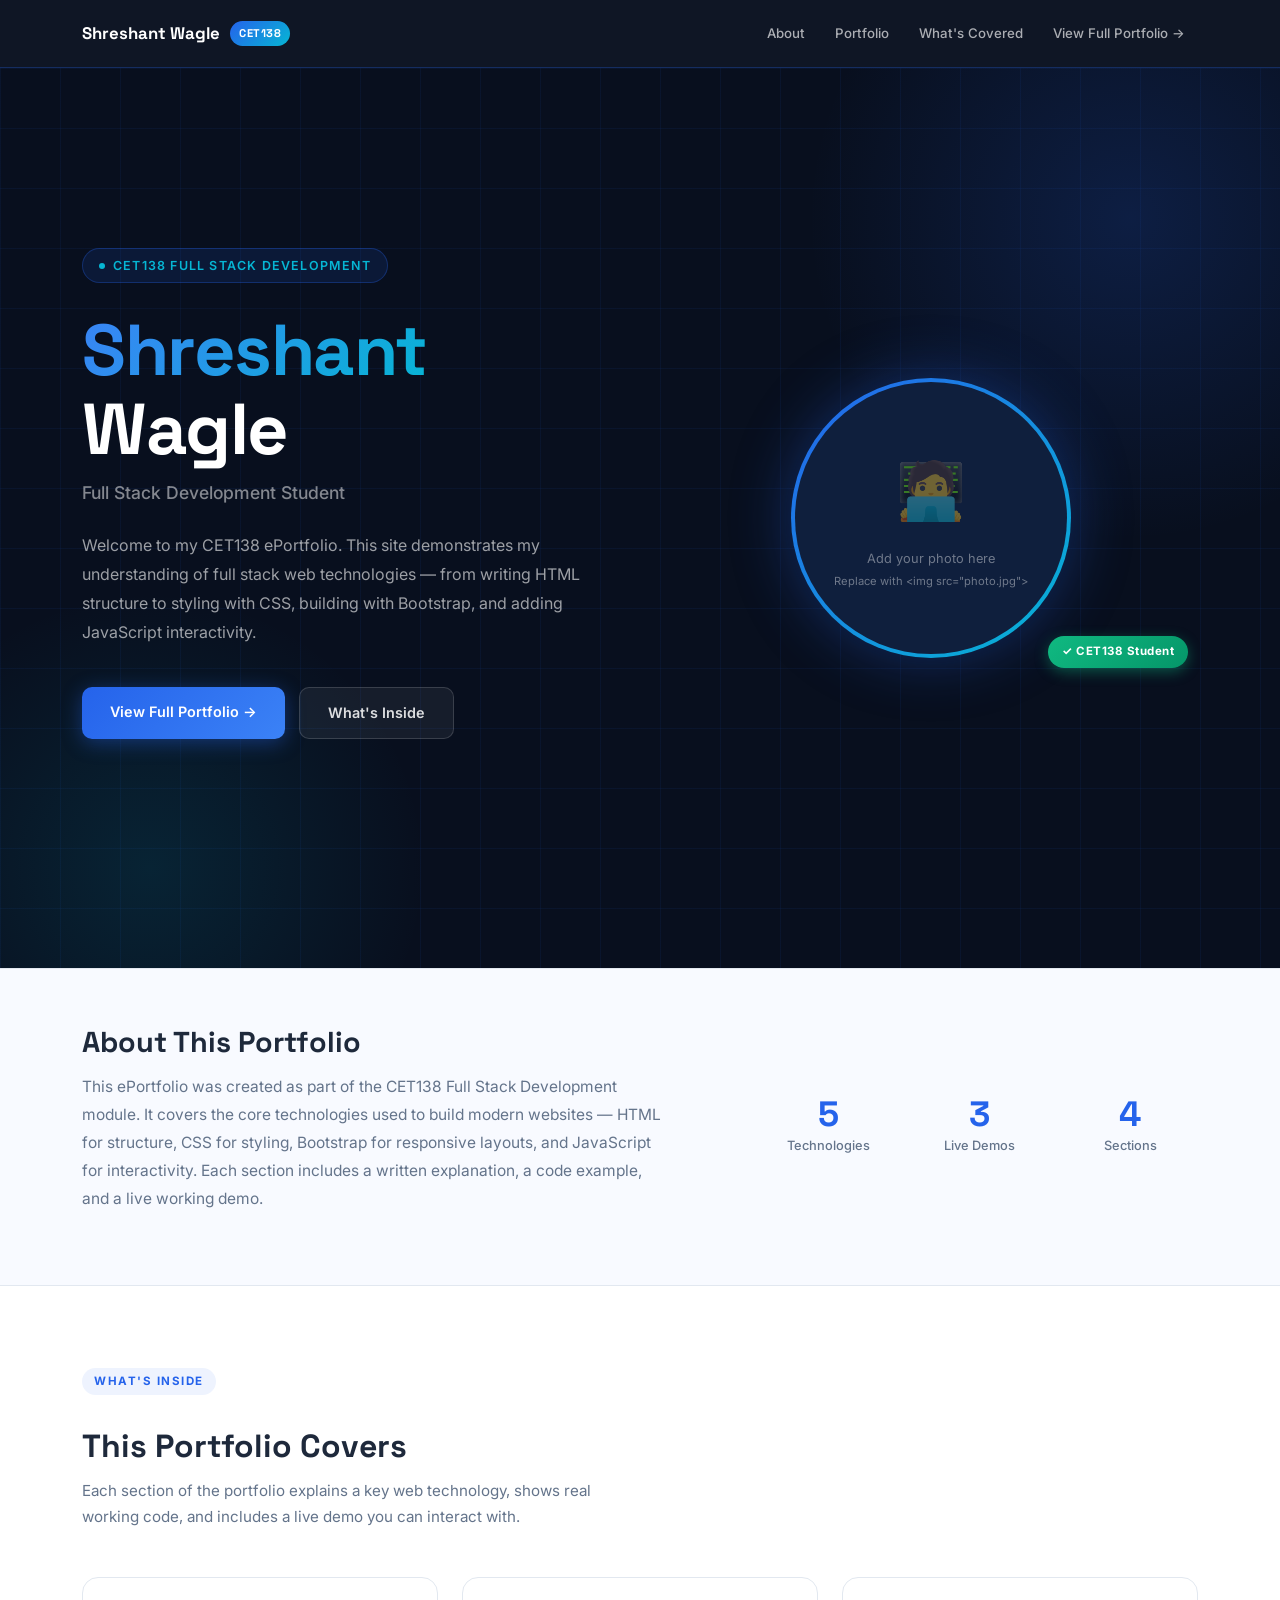
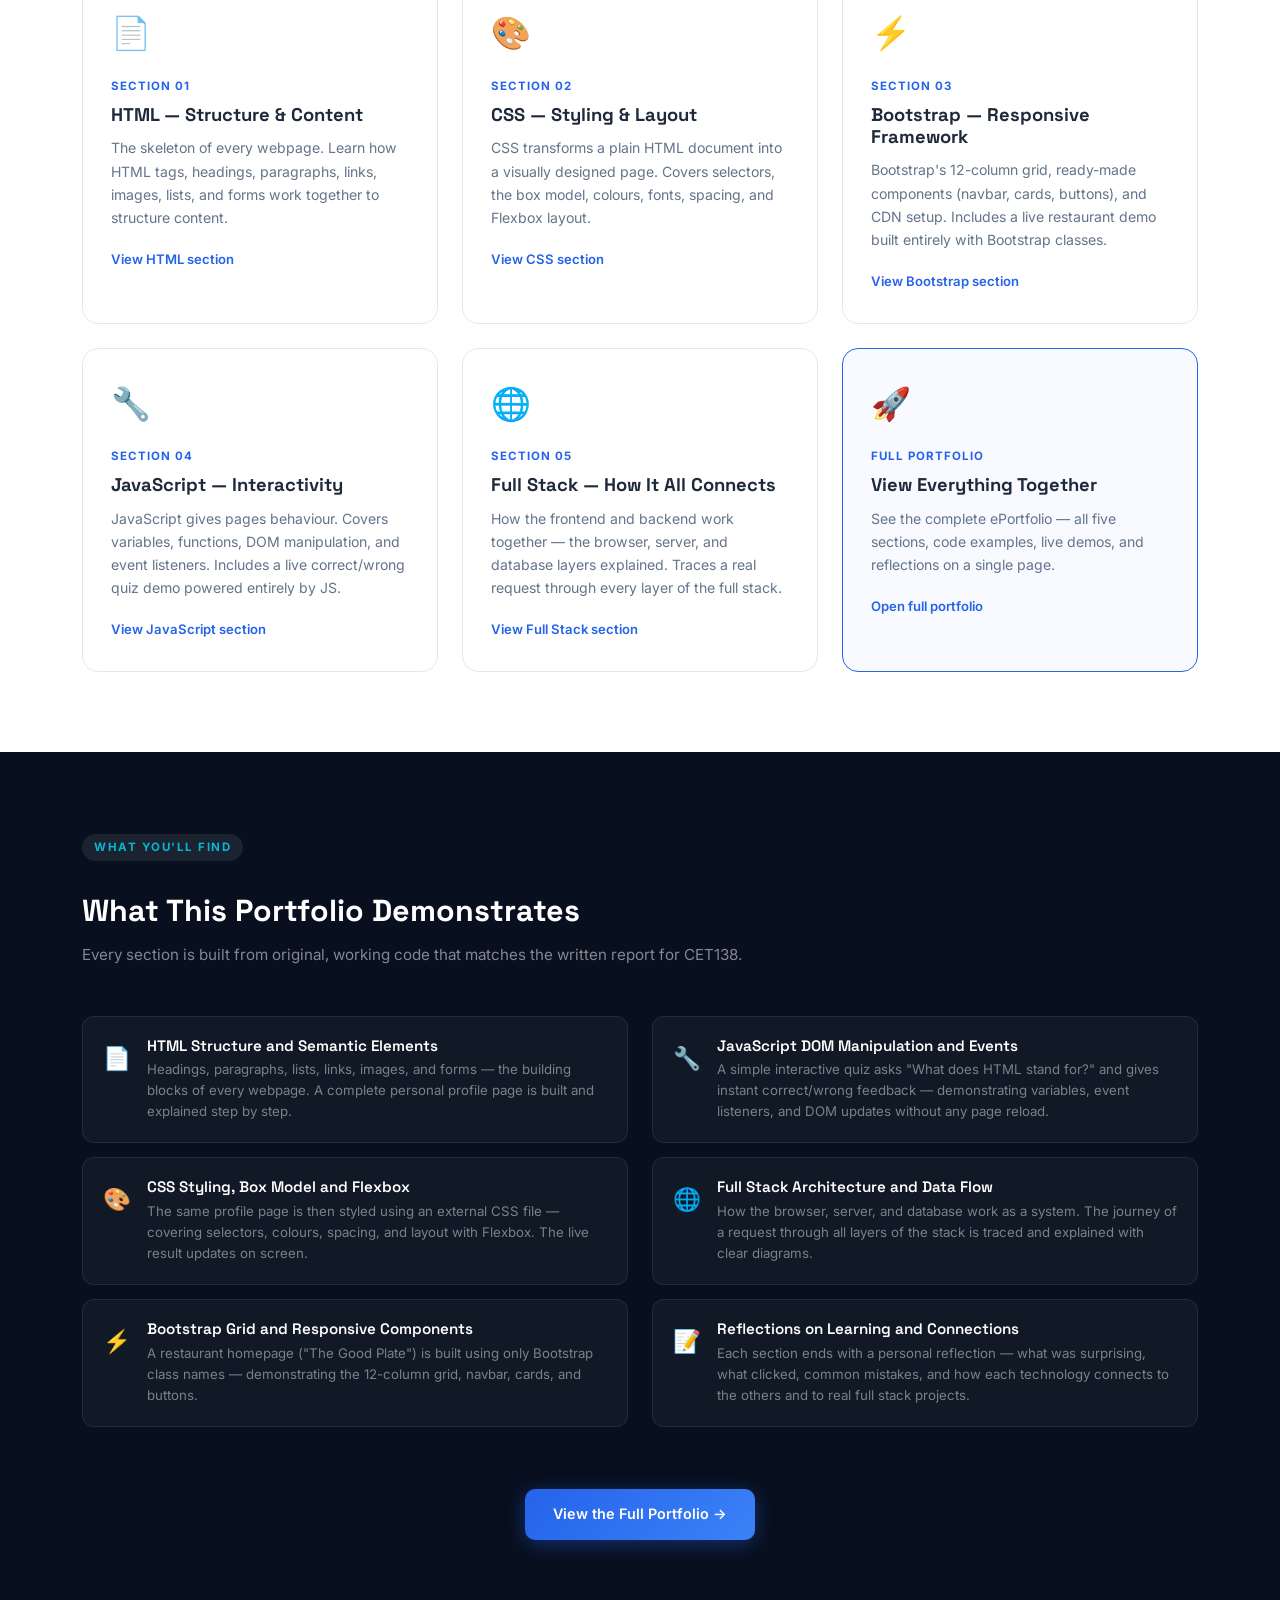
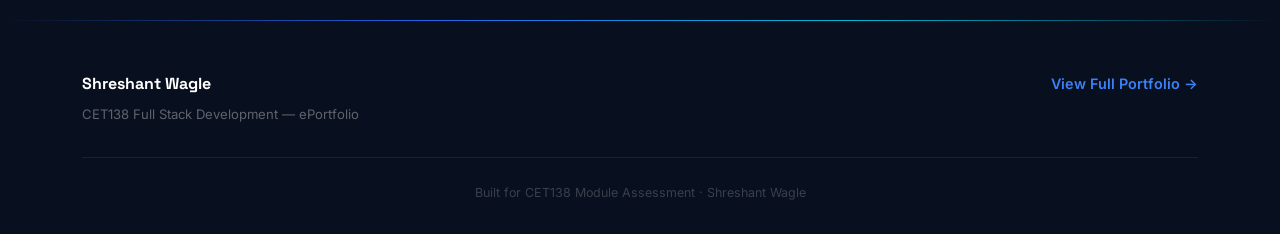
==== index.html @ d12d7389 "update" ====
<!DOCTYPE html>
<html lang="en">

<head>
    <meta charset="UTF-8">
    <meta name="viewport" content="width=device-width, initial-scale=1.0">
    <title>Shreshant Wagle — CET138 Portfolio</title>
    <link
        href="https://fonts.googleapis.com/css2?family=Space+Grotesk:wght@400;500;600;700&family=Inter:wght@400;500;600&display=swap"
        rel="stylesheet">
    <link href="https://cdn.jsdelivr.net/npm/bootstrap@5.3.0/dist/css/bootstrap.min.css" rel="stylesheet">
    <link rel="stylesheet" href="./CSS/index.css">
</head>

<body>

    <!-- NAVBAR -->
    <nav class="navbar navbar-expand-lg">
        <div class="container">
            <a class="navbar-brand" href="index.html">
                Shreshant Wagle <span class="brand-badge">CET138</span>
            </a>
            <button class="navbar-toggler" type="button" data-bs-toggle="collapse" data-bs-target="#nav">
                <span class="navbar-toggler-icon"></span>
            </button>
            <div class="collapse navbar-collapse" id="nav">
                <ul class="navbar-nav ms-auto gap-1">
                    <li class="nav-item"><a class="nav-link" href="#about">About</a></li>
                    <li class="nav-item"><a class="nav-link" href="#portfolio">Portfolio</a></li>
                    <li class="nav-item"><a class="nav-link" href="#covers">What's Covered</a></li>
                    <li class="nav-item"><a class="nav-link active-nav" href="./HTML/Portfolio.html">View Full Portfolio
                            →</a></li>
                </ul>
            </div>
        </div>
    </nav>

    <!-- HERO -->
    <section class="hero">
        <div class="hero-grid"></div>
        <div class="hero-glow1"></div>
        <div class="hero-glow2"></div>
        <div class="container">
            <div class="row align-items-center g-5">
                <div class="col-lg-6 hero-content">
                    <div class="hero-eyebrow">CET138 Full Stack Development</div>
                    <h1><span class="grad">Shreshant</span><br>Wagle</h1>
                    <div class="hero-role">Full Stack Development Student</div>
                    <p class="hero-desc">
                        Welcome to my CET138 ePortfolio. This site demonstrates my understanding of full stack web
                        technologies — from writing HTML structure to styling with CSS, building with Bootstrap, and
                        adding JavaScript interactivity.
                    </p>
                    <div class="hero-btns">
                        <a href="./HTML/Portfolio.html" class="btn-primary-hero">View Full Portfolio →</a>
                        <a href="#portfolio" class="btn-ghost-hero">What's Inside</a>
                    </div>
                </div>
                <div class="col-lg-6">
                    <div class="photo-wrap fade-up">
                        <div class="photo-ring">
                            <div class="photo-inner">
                                <!--
                TO ADD YOUR PHOTO:
                Replace the placeholder below with:
                <img src="your-photo.jpg" alt="Shreshant Wagle">
              -->
                                <div class="photo-placeholder">
                                    <div class="icon">🧑‍💻</div>
                                    <div>Add your photo here<br><small>Replace with &lt;img src="photo.jpg"&gt;</small>
                                    </div>
                                </div>
                            </div>
                        </div>
                        <div class="photo-badge">✓ CET138 Student</div>
                    </div>
                </div>
            </div>
        </div>
    </section>

    <!-- ABOUT STRIP -->
    <section class="about-strip" id="about">
        <div class="container">
            <div class="row align-items-center g-5">
                <div class="col-lg-7 fade-up">
                    <h2>About This Portfolio</h2>
                    <p>
                        This ePortfolio was created as part of the CET138 Full Stack Development module. It covers the
                        core technologies used to build modern websites — HTML for structure, CSS for styling, Bootstrap
                        for responsive layouts, and JavaScript for interactivity. Each section includes a written
                        explanation, a code example, and a live working demo.
                    </p>
                </div>
                <div class="col-lg-5">
                    <div class="row g-3 text-center fade-up">
                        <div class="col-4">
                            <div class="stat-box">
                                <div class="stat-num">5</div>
                                <div class="stat-label">Technologies</div>
                            </div>
                        </div>
                        <div class="col-4">
                            <div class="stat-box">
                                <div class="stat-num">3</div>
                                <div class="stat-label">Live Demos</div>
                            </div>
                        </div>
                        <div class="col-4">
                            <div class="stat-box">
                                <div class="stat-num">4</div>
                                <div class="stat-label">Sections</div>
                            </div>
                        </div>
                    </div>
                </div>
            </div>
        </div>
    </section>

    <!-- PORTFOLIO SECTIONS -->
    <section class="sections-area" id="portfolio">
        <div class="container">
            <div class="fade-up">
                <div class="section-label">What's Inside</div>
                <h2 class="sections-title">This Portfolio Covers</h2>
                <p class="sections-sub">Each section of the portfolio explains a key web technology, shows real working
                    code, and includes a live demo you can interact with.</p>
            </div>
            <div class="row g-4">

                <div class="col-md-6 col-lg-4 fade-up">
                    <a href="./HTML/Portfolio.html#html" class="port-card">
                        <div class="port-card-icon">📄</div>
                        <div class="port-card-eyebrow">Section 01</div>
                        <h3>HTML — Structure &amp; Content</h3>
                        <p>The skeleton of every webpage. Learn how HTML tags, headings, paragraphs, links, images,
                            lists, and forms work together to structure content.</p>
                        <span class="port-card-link">View HTML section</span>
                    </a>
                </div>

                <div class="col-md-6 col-lg-4 fade-up">
                    <a href="./HTML/Portfolio.html#css" class="port-card">
                        <div class="port-card-icon">🎨</div>
                        <div class="port-card-eyebrow">Section 02</div>
                        <h3>CSS — Styling &amp; Layout</h3>
                        <p>CSS transforms a plain HTML document into a visually designed page. Covers selectors, the box
                            model, colours, fonts, spacing, and Flexbox layout.</p>
                        <span class="port-card-link">View CSS section</span>
                    </a>
                </div>

                <div class="col-md-6 col-lg-4 fade-up">
                    <a href="./HTML/Portfolio.html#bootstrap" class="port-card">
                        <div class="port-card-icon">⚡</div>
                        <div class="port-card-eyebrow">Section 03</div>
                        <h3>Bootstrap — Responsive Framework</h3>
                        <p>Bootstrap's 12-column grid, ready-made components (navbar, cards, buttons), and CDN setup.
                            Includes a live restaurant demo built entirely with Bootstrap classes.</p>
                        <span class="port-card-link">View Bootstrap section</span>
                    </a>
                </div>

                <div class="col-md-6 col-lg-4 fade-up">
                    <a href="./HTML/Portfolio.html#javascript" class="port-card">
                        <div class="port-card-icon">🔧</div>
                        <div class="port-card-eyebrow">Section 04</div>
                        <h3>JavaScript — Interactivity</h3>
                        <p>JavaScript gives pages behaviour. Covers variables, functions, DOM manipulation, and event
                            listeners. Includes a live correct/wrong quiz demo powered entirely by JS.</p>
                        <span class="port-card-link">View JavaScript section</span>
                    </a>
                </div>

                <div class="col-md-6 col-lg-4 fade-up">
                    <a href="./HTML/Portfolio.html#fullstack" class="port-card">
                        <div class="port-card-icon">🌐</div>
                        <div class="port-card-eyebrow">Section 05</div>
                        <h3>Full Stack — How It All Connects</h3>
                        <p>How the frontend and backend work together — the browser, server, and database layers
                            explained. Traces a real request through every layer of the full stack.</p>
                        <span class="port-card-link">View Full Stack section</span>
                    </a>
                </div>

                <div class="col-md-6 col-lg-4 fade-up">
                    <a href="./HTML/Portfolio.html" class="port-card port-card-featured">
                        <div class="port-card-icon">🚀</div>
                        <div class="port-card-eyebrow">Full Portfolio</div>
                        <h3>View Everything Together</h3>
                        <p>See the complete ePortfolio — all five sections, code examples, live demos, and reflections
                            on a single page.</p>
                        <span class="port-card-link">Open full portfolio</span>
                    </a>
                </div>

            </div>
        </div>
    </section>

    <!-- WHAT THIS PORTFOLIO COVERS -->
    <section class="covers-area" id="covers">
        <div class="container">
            <div class="fade-up">
                <div class="section-label covers-label">What You'll Find</div>
                <h2 class="covers-title">What This Portfolio Demonstrates</h2>
                <p class="covers-sub">Every section is built from original, working code that matches the written report
                    for CET138.</p>
            </div>
            <div class="row g-4">
                <div class="col-lg-6">
                    <div class="cover-item fade-up">
                        <div class="cover-icon">📄</div>
                        <div class="cover-text">
                            <h5>HTML Structure and Semantic Elements</h5>
                            <p>Headings, paragraphs, lists, links, images, and forms — the building blocks of every
                                webpage. A complete personal profile page is built and explained step by step.</p>
                        </div>
                    </div>
                    <div class="cover-item fade-up">
                        <div class="cover-icon">🎨</div>
                        <div class="cover-text">
                            <h5>CSS Styling, Box Model and Flexbox</h5>
                            <p>The same profile page is then styled using an external CSS file — covering selectors,
                                colours, spacing, and layout with Flexbox. The live result updates on screen.</p>
                        </div>
                    </div>
                    <div class="cover-item fade-up">
                        <div class="cover-icon">⚡</div>
                        <div class="cover-text">
                            <h5>Bootstrap Grid and Responsive Components</h5>
                            <p>A restaurant homepage ("The Good Plate") is built using only Bootstrap class names —
                                demonstrating the 12-column grid, navbar, cards, and buttons.</p>
                        </div>
                    </div>
                </div>
                <div class="col-lg-6">
                    <div class="cover-item fade-up">
                        <div class="cover-icon">🔧</div>
                        <div class="cover-text">
                            <h5>JavaScript DOM Manipulation and Events</h5>
                            <p>A simple interactive quiz asks "What does HTML stand for?" and gives instant
                                correct/wrong feedback — demonstrating variables, event listeners, and DOM updates
                                without any page reload.</p>
                        </div>
                    </div>
                    <div class="cover-item fade-up">
                        <div class="cover-icon">🌐</div>
                        <div class="cover-text">
                            <h5>Full Stack Architecture and Data Flow</h5>
                            <p>How the browser, server, and database work as a system. The journey of a request through
                                all layers of the stack is traced and explained with clear diagrams.</p>
                        </div>
                    </div>
                    <div class="cover-item fade-up">
                        <div class="cover-icon">📝</div>
                        <div class="cover-text">
                            <h5>Reflections on Learning and Connections</h5>
                            <p>Each section ends with a personal reflection — what was surprising, what clicked, common
                                mistakes, and how each technology connects to the others and to real full stack
                                projects.</p>
                        </div>
                    </div>
                </div>
            </div>
            <div class="text-center mt-5 fade-up">
                <a href="./HTML/Portfolio.html" class="btn-primary-hero">View the Full Portfolio →</a>
            </div>
        </div>
    </section>

    <!-- FOOTER -->
    <footer>
        <div class="container">
            <div class="row align-items-start g-4">
                <div class="col-md-6">
                    <div class="footer-brand">Shreshant Wagle</div>
                    <div class="footer-sub">CET138 Full Stack Development — ePortfolio</div>
                </div>
                <div class="col-md-6 text-md-end">
                    <a href="./HTML/Portfolio.html" class="footer-portfolio-link">View Full Portfolio →</a>
                </div>
            </div>
            <div class="footer-copy">Built for CET138 Module Assessment · Shreshant Wagle</div>
        </div>
    </footer>

    <script src="https://cdn.jsdelivr.net/npm/bootstrap@5.3.0/dist/js/bootstrap.bundle.min.js"></script>
    <script src="./JS/script.js"></script>
</body>

</html>
---- CSS/index.css ----
:root {
  --navy: #080f1e;
  --navy2: #0f1f3d;
  --blue: #2563eb;
  --blue2: #3b82f6;
  --cyan: #06b6d4;
  --purple: #7c3aed;
  --green: #10b981;
  --red: #ef4444;
  --amber: #f59e0b;
  --light: #f8faff;
  --border: #e2e8f0;
  --grey: #64748b;
  --text: #1e293b;
}

* {
  margin: 0;
  padding: 0;
  box-sizing: border-box;
  scroll-behavior: smooth;
}
body {
  font-family: "Inter", sans-serif;
  background: #fff;
  color: var(--text);
  line-height: 1.7;
  overflow-x: hidden;
}

.navbar {
  background: rgba(8, 15, 30, 0.97) !important;
  backdrop-filter: blur(12px);
  padding: 14px 0;
  position: sticky;
  top: 0;
  z-index: 1000;
  border-bottom: 1px solid rgba(37, 99, 235, 0.3);
}
.navbar-brand {
  font-family: "Space Grotesk", sans-serif;
  font-weight: 700;
  font-size: 1.05rem;
  color: #fff !important;
  display: flex;
  align-items: center;
  gap: 10px;
}
.brand-badge {
  background: linear-gradient(135deg, var(--blue), var(--cyan));
  color: white;
  font-size: 0.7rem;
  font-weight: 700;
  padding: 3px 9px;
  border-radius: 20px;
  letter-spacing: 0.5px;
}
.nav-link {
  color: rgba(255, 255, 255, 0.65) !important;
  font-size: 0.83rem;
  font-weight: 500;
  padding: 7px 13px !important;
  border-radius: 7px;
  transition: all 0.2s;
}

.nav-link:hover {
  color: #fff !important;
  background: rgba(255, 255, 255, 0.08);
}

.nav-link.active-nav {
  color: #fff !important;
  background: rgba(37, 99, 235, 0.25);
}

.navbar-toggler {
  border-color: rgba(255, 255, 255, 0.2);
}

.navbar-toggler-icon {
  filter: invert(1);
}

.hero {
  background: var(--navy);
  min-height: 100vh;
  display: flex;
  align-items: center;
  position: relative;
  overflow: hidden;
  padding: 80px 0;
}
.hero-grid {
  position: absolute;
  inset: 0;
  background-image:
    linear-gradient(rgba(37, 99, 235, 0.07) 1px, transparent 1px),
    linear-gradient(90deg, rgba(37, 99, 235, 0.07) 1px, transparent 1px);
  background-size: 60px 60px;
}
.hero-glow1 {
  position: absolute;
  top: -200px;
  right: -200px;
  width: 700px;
  height: 700px;
  background: radial-gradient(
    circle,
    rgba(37, 99, 235, 0.18) 0%,
    transparent 65%
  );
  border-radius: 50%;
}
.hero-glow2 {
  position: absolute;
  bottom: -200px;
  left: -150px;
  width: 600px;
  height: 600px;
  background: radial-gradient(
    circle,
    rgba(6, 182, 212, 0.12) 0%,
    transparent 65%
  );
  border-radius: 50%;
}
.hero-content {
  position: relative;
  z-index: 2;
}

.hero-eyebrow {
  display: inline-flex;
  align-items: center;
  gap: 8px;
  background: rgba(37, 99, 235, 0.12);
  border: 1px solid rgba(37, 99, 235, 0.3);
  color: var(--cyan);
  padding: 6px 16px;
  border-radius: 30px;
  font-size: 0.78rem;
  font-weight: 600;
  letter-spacing: 1.2px;
  text-transform: uppercase;
  margin-bottom: 28px;
}
.hero-eyebrow::before {
  content: "";
  width: 6px;
  height: 6px;
  background: var(--cyan);
  border-radius: 50%;
  animation: pulse 2s infinite;
}
@keyframes pulse {
  0%,
  100% {
    opacity: 1;
    transform: scale(1);
  }
  50% {
    opacity: 0.4;
    transform: scale(0.8);
  }
}

.hero h1 {
  font-family: "Space Grotesk", sans-serif;
  font-size: clamp(2.8rem, 7vw, 4.5rem);
  font-weight: 700;
  color: #fff;
  line-height: 1.1;
  letter-spacing: -1.5px;
  margin-bottom: 8px;
}
.hero h1 .grad,
.grad {
  background: linear-gradient(135deg, var(--blue2), var(--cyan));
  -webkit-background-clip: text;
  -webkit-text-fill-color: transparent;
  background-clip: text;
}
.hero-role {
  font-size: 1.1rem;
  color: rgba(255, 255, 255, 0.5);
  margin-bottom: 24px;
  font-weight: 500;
}
.hero-desc {
  font-size: 1rem;
  color: rgba(255, 255, 255, 0.6);
  max-width: 500px;
  margin-bottom: 40px;
  line-height: 1.8;
}

.hero-btns {
  display: flex;
  gap: 14px;
  flex-wrap: wrap;
  margin-bottom: 48px;
}
.btn-primary-hero {
  background: linear-gradient(135deg, var(--blue), var(--blue2));
  color: white;
  border: none;
  padding: 13px 28px;
  border-radius: 10px;
  font-weight: 600;
  font-size: 0.9rem;
  cursor: pointer;
  text-decoration: none;
  display: inline-block;
  transition:
    transform 0.2s,
    box-shadow 0.2s;
  box-shadow: 0 4px 20px rgba(37, 99, 235, 0.4);
}
.btn-primary-hero:hover {
  transform: translateY(-2px);
  box-shadow: 0 8px 28px rgba(37, 99, 235, 0.5);
  color: white;
}
.btn-ghost-hero {
  background: rgba(255, 255, 255, 0.06);
  color: rgba(255, 255, 255, 0.85);
  border: 1px solid rgba(255, 255, 255, 0.15);
  padding: 13px 28px;
  border-radius: 10px;
  font-weight: 600;
  font-size: 0.9rem;
  cursor: pointer;
  text-decoration: none;
  display: inline-block;
  transition: all 0.2s;
}
.btn-ghost-hero:hover {
  background: rgba(255, 255, 255, 0.12);
  color: white;
}

/* Hero stats (portfolio page) */
.hero-stats {
  display: flex;
  gap: 40px;
  flex-wrap: wrap;
  border-top: 1px solid rgba(255, 255, 255, 0.08);
  padding-top: 32px;
}
.hero-stat-num {
  font-family: "Space Grotesk", sans-serif;
  font-size: 1.8rem;
  font-weight: 700;
  color: #fff;
  line-height: 1;
  margin-bottom: 4px;
}
.hero-stat-num span {
  color: var(--cyan);
}
.hero-stat-label {
  font-size: 0.78rem;
  color: rgba(255, 255, 255, 0.45);
  text-transform: uppercase;
  letter-spacing: 0.8px;
}

/* Hero visual pills (portfolio page) */
.hero-visual {
  position: relative;
  z-index: 2;
  display: flex;
  flex-direction: column;
  gap: 14px;
}
.tech-row {
  display: flex;
  gap: 12px;
  justify-content: flex-end;
}
.tech-pill {
  background: rgba(255, 255, 255, 0.05);
  border: 1px solid rgba(255, 255, 255, 0.1);
  border-radius: 10px;
  padding: 14px 20px;
  display: flex;
  align-items: center;
  gap: 10px;
  transition: all 0.3s;
  cursor: default;
}
.tech-pill:hover {
  background: rgba(37, 99, 235, 0.15);
  border-color: rgba(37, 99, 235, 0.4);
  transform: translateX(-4px);
}
.tech-pill-icon {
  font-size: 1.4rem;
}
.tech-pill-name {
  font-family: "Space Grotesk", sans-serif;
  font-weight: 600;
  font-size: 0.9rem;
  color: #fff;
}
.tech-pill-desc {
  font-size: 0.75rem;
  color: rgba(255, 255, 255, 0.45);
}

/* Photo ring (index page) */
.photo-wrap {
  position: relative;
  z-index: 2;
  display: flex;
  justify-content: center;
  align-items: center;
}
.photo-ring {
  width: 280px;
  height: 280px;
  border-radius: 50%;
  background: linear-gradient(135deg, var(--blue), var(--cyan));
  padding: 4px;
  box-shadow: 0 0 60px rgba(37, 99, 235, 0.35);
  position: relative;
}
.photo-inner {
  width: 100%;
  height: 100%;
  border-radius: 50%;
  background: var(--navy2);
  display: flex;
  flex-direction: column;
  align-items: center;
  justify-content: center;
  overflow: hidden;
  position: relative;
}
.photo-inner img {
  width: 100%;
  height: 100%;
  object-fit: cover;
  border-radius: 50%;
  display: block;
}
.photo-placeholder {
  display: flex;
  flex-direction: column;
  align-items: center;
  justify-content: center;
  gap: 10px;
  color: rgba(255, 255, 255, 0.4);
  font-size: 0.8rem;
  text-align: center;
  padding: 20px;
}
.photo-placeholder .icon {
  font-size: 3.5rem;
}
.photo-badge {
  position: absolute;
  bottom: -10px;
  right: 10px;
  background: linear-gradient(135deg, var(--green), #059669);
  color: white;
  padding: 6px 14px;
  border-radius: 20px;
  font-size: 0.72rem;
  font-weight: 700;
  letter-spacing: 0.5px;
  box-shadow: 0 4px 14px rgba(16, 185, 129, 0.4);
}

.about-strip {
  background: #f8faff;
  border-top: 1px solid var(--border);
  border-bottom: 1px solid var(--border);
  padding: 56px 0;
}
.about-strip h2 {
  font-family: "Space Grotesk", sans-serif;
  font-size: 1.8rem;
  font-weight: 700;
  color: var(--text);
  margin-bottom: 14px;
}
.about-strip p {
  color: var(--grey);
  font-size: 0.97rem;
  line-height: 1.8;
  max-width: 580px;
}
.stat-box {
  text-align: center;
}
.stat-num {
  font-family: "Space Grotesk", sans-serif;
  font-size: 2.2rem;
  font-weight: 700;
  color: var(--blue);
  line-height: 1;
}
.stat-label {
  font-size: 0.8rem;
  color: var(--grey);
  font-weight: 500;
  margin-top: 4px;
}

.sections-area {
  padding: 80px 0;
}
.section-label {
  display: inline-block;
  font-size: 0.72rem;
  font-weight: 700;
  letter-spacing: 1.5px;
  text-transform: uppercase;
  color: var(--blue);
  margin-bottom: 32px;
  padding: 4px 12px;
  background: rgba(37, 99, 235, 0.08);
  border-radius: 20px;
}
.sections-title {
  font-family: "Space Grotesk", sans-serif;
  font-size: 2rem;
  font-weight: 700;
  color: var(--text);
  margin-bottom: 12px;
}
.sections-sub {
  color: var(--grey);
  font-size: 0.95rem;
  margin-bottom: 48px;
  max-width: 520px;
}

.port-card {
  background: #fff;
  border: 1px solid var(--border);
  border-radius: 16px;
  padding: 28px;
  transition: all 0.25s;
  text-decoration: none;
  color: var(--text);
  display: block;
  height: 100%;
}
.port-card:hover {
  border-color: var(--blue);
  box-shadow: 0 8px 32px rgba(37, 99, 235, 0.12);
  transform: translateY(-4px);
  color: var(--text);
}
.port-card-icon {
  font-size: 2rem;
  margin-bottom: 16px;
}
.port-card-eyebrow {
  font-size: 0.72rem;
  font-weight: 700;
  letter-spacing: 1px;
  text-transform: uppercase;
  color: var(--blue);
  margin-bottom: 8px;
}
.port-card h3 {
  font-family: "Space Grotesk", sans-serif;
  font-size: 1.15rem;
  font-weight: 700;
  margin-bottom: 10px;
}
.port-card p {
  font-size: 0.88rem;
  color: var(--grey);
  line-height: 1.65;
  margin-bottom: 16px;
}
.port-card-link {
  font-size: 0.82rem;
  font-weight: 600;
  color: var(--blue);
}
.port-card:hover .port-card-link::after {
  content: " →";
}

.covers-area {
  background: var(--navy);
  padding: 80px 0;
}
.covers-title {
  font-family: "Space Grotesk", sans-serif;
  font-size: 1.9rem;
  font-weight: 700;
  color: #fff;
  margin-bottom: 12px;
}
.covers-sub {
  color: rgba(255, 255, 255, 0.5);
  font-size: 0.95rem;
  margin-bottom: 48px;
}
.cover-item {
  display: flex;
  gap: 16px;
  align-items: flex-start;
  background: rgba(255, 255, 255, 0.04);
  border: 1px solid rgba(255, 255, 255, 0.08);
  border-radius: 12px;
  padding: 20px;
  margin-bottom: 14px;
  transition: border-color 0.2s;
}
.cover-item:hover {
  border-color: rgba(37, 99, 235, 0.4);
}
.cover-icon {
  font-size: 1.4rem;
  flex-shrink: 0;
  margin-top: 2px;
}
.cover-text h5 {
  font-family: "Space Grotesk", sans-serif;
  font-size: 0.95rem;
  font-weight: 600;
  color: #fff;
  margin-bottom: 4px;
}
.cover-text p {
  font-size: 0.83rem;
  color: rgba(255, 255, 255, 0.45);
  margin: 0;
  line-height: 1.6;
}

.section {
  padding: 100px 0;
}
.section-alt {
  background: var(--light);
}

.section-eyebrow {
  display: inline-flex;
  align-items: center;
  gap: 8px;
  font-size: 0.75rem;
  font-weight: 700;
  letter-spacing: 1.5px;
  text-transform: uppercase;
  color: var(--blue);
  margin-bottom: 14px;
}
.section-eyebrow::before {
  content: "";
  width: 20px;
  height: 2px;
  background: linear-gradient(90deg, var(--blue), var(--cyan));
  border-radius: 2px;
}
.section-title {
  font-family: "Space Grotesk", sans-serif;
  font-size: clamp(1.8rem, 3.5vw, 2.6rem);
  font-weight: 700;
  color: var(--navy2);
  line-height: 1.2;
  letter-spacing: -0.5px;
  margin-bottom: 16px;
}
.section-desc {
  font-size: 1rem;
  color: var(--grey);
  max-width: 540px;
  margin-bottom: 52px;
  line-height: 1.75;
}

/* Feature cards */
.feat-card {
  background: white;
  border: 1px solid var(--border);
  border-radius: 16px;
  padding: 30px;
  height: 100%;
  transition: all 0.25s;
  position: relative;
  overflow: hidden;
}
.feat-card::before {
  content: "";
  position: absolute;
  top: 0;
  left: 0;
  right: 0;
  height: 3px;
  background: linear-gradient(90deg, var(--blue), var(--cyan));
  opacity: 0;
  transition: opacity 0.25s;
}
.feat-card:hover {
  transform: translateY(-6px);
  box-shadow: 0 20px 40px rgba(0, 0, 0, 0.09);
  border-color: rgba(37, 99, 235, 0.2);
}
.feat-card:hover::before {
  opacity: 1;
}
.feat-icon {
  width: 48px;
  height: 48px;
  border-radius: 12px;
  display: flex;
  align-items: center;
  justify-content: center;
  font-size: 1.4rem;
  margin-bottom: 18px;
}
.feat-icon.blue {
  background: rgba(37, 99, 235, 0.1);
}
.feat-icon.cyan {
  background: rgba(6, 182, 212, 0.1);
}
.feat-icon.purple {
  background: rgba(124, 58, 237, 0.1);
}
.feat-icon.green {
  background: rgba(16, 185, 129, 0.1);
}
.feat-icon.amber {
  background: rgba(245, 158, 11, 0.1);
}
.feat-card h5 {
  font-family: "Space Grotesk", sans-serif;
  font-weight: 600;
  font-size: 1rem;
  color: var(--navy2);
  margin-bottom: 8px;
}
.feat-card p {
  font-size: 0.88rem;
  color: var(--grey);
  margin: 0;
  line-height: 1.65;
}

/* Code blocks */
.code-wrap {
  background: #0d1117;
  border-radius: 16px;
  overflow: hidden;
  border: 1px solid rgba(255, 255, 255, 0.06);
  box-shadow: 0 20px 60px rgba(0, 0, 0, 0.25);
}
.code-header {
  background: #161b22;
  padding: 12px 20px;
  display: flex;
  align-items: center;
  gap: 12px;
  border-bottom: 1px solid rgba(255, 255, 255, 0.06);
}
.code-dots2 {
  display: flex;
  gap: 6px;
}
.code-dots2 span {
  width: 12px;
  height: 12px;
  border-radius: 50%;
}
.code-dots2 span:nth-child(1) {
  background: #ff5f57;
}
.code-dots2 span:nth-child(2) {
  background: #febc2e;
}
.code-dots2 span:nth-child(3) {
  background: #28c840;
}
.code-filename {
  font-family: "Fira Code", monospace;
  font-size: 0.78rem;
  color: rgba(255, 255, 255, 0.4);
  margin-left: 4px;
}
.code-body {
  padding: 24px 28px;
  overflow-x: auto;
}
.code-body pre {
  font-family: "Fira Code", monospace;
  font-size: 0.82rem;
  color: #c9d1d9;
  margin: 0;
  white-space: pre;
  line-height: 1.75;
}
.kw {
  color: #ff7b72;
}
.fn {
  color: #d2a8ff;
}
.str {
  color: #a5d6ff;
}
.tag2 {
  color: #7ee787;
}
.attr2 {
  color: #e3b341;
}
.cm2 {
  color: #484f58;
  font-style: italic;
}
.num {
  color: #f2cc60;
}

/* Flow diagram */
.flow-wrap {
  display: flex;
  flex-direction: column;
  gap: 2px;
}
.flow-node {
  display: flex;
  align-items: flex-start;
  gap: 16px;
  background: white;
  border: 1px solid var(--border);
  border-radius: 12px;
  padding: 18px 20px;
  transition: all 0.2s;
}
.flow-node:hover {
  border-color: var(--blue);
  box-shadow: 0 4px 16px rgba(37, 99, 235, 0.1);
}
.flow-node-num {
  width: 32px;
  height: 32px;
  background: linear-gradient(135deg, var(--blue), var(--cyan));
  color: white;
  border-radius: 8px;
  display: flex;
  align-items: center;
  justify-content: center;
  font-family: "Space Grotesk", sans-serif;
  font-weight: 700;
  font-size: 0.85rem;
  flex-shrink: 0;
}
.flow-node-num.success {
  background: linear-gradient(135deg, var(--green), #34d399);
}
.flow-node-text h6 {
  font-family: "Space Grotesk", sans-serif;
  font-weight: 600;
  font-size: 0.9rem;
  color: var(--navy2);
  margin-bottom: 3px;
}
.flow-node-text p {
  font-size: 0.82rem;
  color: var(--grey);
  margin: 0;
}
.flow-connector {
  width: 2px;
  height: 20px;
  background: linear-gradient(var(--blue), var(--cyan));
  margin-left: 35px;
  border-radius: 2px;
}

/* Concept badges */
.concept-row {
  display: flex;
  flex-wrap: wrap;
  gap: 10px;
  margin-top: 20px;
}
.concept-badge {
  background: white;
  border: 1px solid var(--border);
  border-radius: 8px;
  padding: 8px 14px;
  font-size: 0.82rem;
  font-weight: 600;
  color: var(--text);
  display: flex;
  align-items: center;
  gap: 7px;
}
.concept-badge .dot {
  width: 8px;
  height: 8px;
  border-radius: 50%;
}
.dot-blue {
  background: var(--blue);
}
.dot-cyan {
  background: var(--cyan);
}
.dot-purple {
  background: var(--purple);
}
.dot-green {
  background: var(--green);
}
.dot-amber {
  background: var(--amber);
}

/* CSS Demo frame */
.demo-frame {
  background: white;
  border: 1px solid var(--border);
  border-radius: 16px;
  overflow: hidden;
  box-shadow: 0 4px 24px rgba(0, 0, 0, 0.06);
}
.demo-frame-bar {
  background: #f1f5f9;
  padding: 10px 16px;
  display: flex;
  align-items: center;
  gap: 10px;
  border-bottom: 1px solid var(--border);
}
.demo-frame-dots {
  display: flex;
  gap: 5px;
}
.demo-frame-dots span {
  width: 10px;
  height: 10px;
  border-radius: 50%;
}
.demo-frame-dots span:nth-child(1) {
  background: #ff5f57;
}
.demo-frame-dots span:nth-child(2) {
  background: #febc2e;
}
.demo-frame-dots span:nth-child(3) {
  background: #28c840;
}
.demo-frame-url {
  background: white;
  border: 1px solid var(--border);
  border-radius: 6px;
  padding: 4px 12px;
  font-size: 0.75rem;
  color: var(--grey);
  flex: 1;
  font-family: "Fira Code", monospace;
}
.demo-frame-body {
  padding: 28px;
}

/* Profile card live demo */
.profile-card-live {
  background: linear-gradient(135deg, #0f1f3d 0%, #1e3a6e 50%, #2563eb 100%);
  border-radius: 16px;
  padding: 28px;
  color: white;
  max-width: 300px;
  margin: 0 auto;
  position: relative;
  overflow: hidden;
}
.profile-card-live::before {
  content: "";
  position: absolute;
  top: -40px;
  right: -40px;
  width: 120px;
  height: 120px;
  background: rgba(6, 182, 212, 0.15);
  border-radius: 50%;
}
.profile-avatar {
  width: 60px;
  height: 60px;
  background: rgba(255, 255, 255, 0.15);
  border-radius: 50%;
  display: flex;
  align-items: center;
  justify-content: center;
  font-size: 1.6rem;
  margin-bottom: 14px;
  border: 2px solid rgba(255, 255, 255, 0.2);
}
.profile-card-live h4 {
  font-family: "Space Grotesk", sans-serif;
  font-size: 1.1rem;
  margin-bottom: 4px;
}
.profile-card-live .role {
  font-size: 0.8rem;
  opacity: 0.65;
  margin-bottom: 16px;
}
.skill-tags {
  display: flex;
  flex-wrap: wrap;
  gap: 6px;
  margin-bottom: 18px;
}
.skill-tag {
  background: rgba(255, 255, 255, 0.12);
  border: 1px solid rgba(255, 255, 255, 0.15);
  color: rgba(255, 255, 255, 0.85);
  padding: 3px 10px;
  border-radius: 20px;
  font-size: 0.72rem;
  font-weight: 500;
}
.profile-btn {
  background: white;
  color: var(--blue);
  border: none;
  padding: 9px 20px;
  border-radius: 8px;
  font-weight: 700;
  font-size: 0.82rem;
  cursor: pointer;
  transition: transform 0.2s;
  font-family: "Inter", sans-serif;
}
.profile-btn:hover {
  transform: scale(1.04);
}

/* Bootstrap live demo */
.bs-demo-wrap {
  background: white;
  border: 1px solid var(--border);
  border-radius: 16px;
  overflow: hidden;
  box-shadow: 0 4px 24px rgba(0, 0, 0, 0.06);
}
.bs-nav-live {
  background: var(--navy2);
  padding: 14px 20px;
  display: flex;
  align-items: center;
  justify-content: space-between;
  flex-wrap: wrap;
  gap: 8px;
}
.bs-nav-brand {
  font-family: "Space Grotesk", sans-serif;
  font-weight: 700;
  color: white;
  font-size: 0.95rem;
}
.bs-nav-links {
  display: flex;
  gap: 4px;
}
.bs-nav-link {
  color: rgba(255, 255, 255, 0.65);
  font-size: 0.8rem;
  text-decoration: none;
  padding: 5px 10px;
  border-radius: 6px;
  transition: all 0.2s;
}
.bs-nav-link:hover {
  color: white;
  background: rgba(255, 255, 255, 0.1);
}
.bs-body-live {
  padding: 24px;
}
.bs-hero-live {
  text-align: center;
  padding: 24px 16px;
  background: linear-gradient(135deg, var(--light), #e8f0fe);
  border-radius: 12px;
  margin-bottom: 20px;
}
.bs-hero-live h5 {
  font-family: "Space Grotesk", sans-serif;
  font-weight: 700;
  color: var(--navy2);
  margin-bottom: 6px;
}
.bs-hero-live p {
  font-size: 0.82rem;
  color: var(--grey);
  margin-bottom: 14px;
}
.bs-card-grid {
  display: grid;
  grid-template-columns: repeat(3, 1fr);
  gap: 12px;
}
.bs-card-live {
  background: white;
  border: 1px solid var(--border);
  border-radius: 10px;
  padding: 16px;
  text-align: center;
  transition: all 0.2s;
}
.bs-card-live:hover {
  transform: translateY(-3px);
  box-shadow: 0 8px 20px rgba(0, 0, 0, 0.07);
  border-color: rgba(37, 99, 235, 0.2);
}
.bs-card-emoji {
  font-size: 1.5rem;
  margin-bottom: 8px;
}
.bs-card-live h6 {
  font-size: 0.82rem;
  font-weight: 600;
  color: var(--navy2);
  margin-bottom: 3px;
}
.bs-card-live p {
  font-size: 0.72rem;
  color: var(--grey);
  margin: 0;
}
.bs-actions {
  display: flex;
  gap: 8px;
  margin-top: 16px;
  flex-wrap: wrap;
  align-items: center;
}

/* Quiz */
.quiz-wrap {
  background: white;
  border: 1px solid var(--border);
  border-radius: 16px;
  overflow: hidden;
  box-shadow: 0 4px 24px rgba(0, 0, 0, 0.06);
}
.quiz-header {
  background: linear-gradient(135deg, var(--navy2), #1e3a6e);
  padding: 20px 24px;
  display: flex;
  align-items: center;
  justify-content: space-between;
}
.quiz-header h5 {
  font-family: "Space Grotesk", sans-serif;
  font-weight: 600;
  color: white;
  font-size: 0.95rem;
  margin: 0;
}
.quiz-body {
  padding: 28px 24px;
}
.quiz-q-text {
  font-family: "Space Grotesk", sans-serif;
  font-size: 1rem;
  font-weight: 600;
  color: var(--navy2);
  margin-bottom: 20px;
  line-height: 1.45;
}
.quiz-opt {
  background: var(--light);
  border: 2px solid var(--border);
  color: var(--text);
  padding: 13px 18px;
  border-radius: 10px;
  font-size: 0.88rem;
  font-weight: 500;
  cursor: pointer;
  text-align: left;
  transition: all 0.2s;
  font-family: "Inter", sans-serif;
  display: flex;
  align-items: center;
  gap: 10px;
}
.quiz-opt-letter {
  width: 26px;
  height: 26px;
  background: white;
  border: 1px solid var(--border);
  border-radius: 6px;
  display: flex;
  align-items: center;
  justify-content: center;
  font-size: 0.75rem;
  font-weight: 700;
  color: var(--grey);
  flex-shrink: 0;
  transition: all 0.2s;
}
.quiz-opt:hover {
  border-color: var(--blue);
  background: #eff6ff;
}
.quiz-opt:hover .quiz-opt-letter {
  background: var(--blue);
  color: white;
  border-color: var(--blue);
}
.quiz-opt.correct {
  background: #d1fae5;
  border-color: var(--green);
  color: #065f46;
}
.quiz-opt.correct .quiz-opt-letter {
  background: var(--green);
  color: white;
  border-color: var(--green);
}
.quiz-opt.wrong {
  background: #fee2e2;
  border-color: var(--red);
  color: #7f1d1d;
}
.quiz-opt.wrong .quiz-opt-letter {
  background: var(--red);
  color: white;
  border-color: var(--red);
}
.quiz-feedback-box {
  margin-top: 16px;
  padding: 12px 16px;
  border-radius: 10px;
  font-size: 0.88rem;
  font-weight: 500;
  display: none;
}
.quiz-feedback-box.show {
  display: flex;
  align-items: center;
  gap: 10px;
}
.quiz-feedback-box.correct-fb {
  background: #d1fae5;
  color: #065f46;
  border: 1px solid #6ee7b7;
}
.quiz-feedback-box.wrong-fb {
  background: #fee2e2;
  color: #7f1d1d;
  border: 1px solid #fca5a5;
}
.quiz-next-btn {
  display: none;
  margin-top: 18px;
  background: linear-gradient(135deg, var(--blue), var(--blue2));
  color: white;
  border: none;
  padding: 11px 24px;
  border-radius: 10px;
  font-weight: 600;
  font-size: 0.88rem;
  cursor: pointer;
  font-family: "Inter", sans-serif;
  transition: all 0.2s;
  box-shadow: 0 4px 14px rgba(37, 99, 235, 0.35);
}
.quiz-next-btn:hover {
  transform: translateY(-2px);
}

/* ══════════════════════════════════════════
   FOOTER
   ══════════════════════════════════════════ */
footer {
  background: var(--navy);
  padding: 50px 0 30px;
  position: relative;
  overflow: hidden;
}
footer::before {
  content: "";
  position: absolute;
  top: 0;
  left: 0;
  right: 0;
  height: 1px;
  background: linear-gradient(
    90deg,
    transparent,
    var(--blue),
    var(--cyan),
    transparent
  );
}
.footer-brand {
  font-family: "Space Grotesk", sans-serif;
  font-weight: 700;
  font-size: 1rem;
  color: #fff;
  margin-bottom: 6px;
}
.footer-sub {
  font-size: 0.82rem;
  color: rgba(255, 255, 255, 0.35);
}
.footer-pills {
  display: flex;
  flex-wrap: wrap;
  gap: 8px;
  margin-top: 12px;
}
.footer-pill {
  background: rgba(255, 255, 255, 0.06);
  border: 1px solid rgba(255, 255, 255, 0.1);
  color: rgba(255, 255, 255, 0.6);
  padding: 5px 14px;
  border-radius: 20px;
  font-size: 0.78rem;
}
.footer-copy {
  text-align: center;
  font-size: 0.78rem;
  color: rgba(255, 255, 255, 0.2);
  margin-top: 32px;
  padding-top: 24px;
  border-top: 1px solid rgba(255, 255, 255, 0.07);
}

.topbar {
  background: #0f172a;
  padding: 12px 0;
  position: sticky;
  top: 0;
  z-index: 100;
  border-bottom: 1px solid rgba(255, 255, 255, 0.07);
  display: flex;
  justify-content: center;
  gap: 20px;
  flex-wrap: wrap;
}
.topbar a {
  color: rgba(255, 255, 255, 0.6);
  text-decoration: none;
  font-size: 0.8rem;
  font-weight: 500;
  padding: 4px 10px;
  border-radius: 6px;
  transition: all 0.2s;
}
.topbar a:hover {
  color: #fff;
  background: rgba(255, 255, 255, 0.1);
}
.topbar .home-link {
  color: #06b6d4;
}
.print-btn {
  background: #1d4ed8;
  color: white;
  border: none;
  padding: 5px 14px;
  border-radius: 6px;
  font-size: 0.78rem;
  font-weight: 600;
  cursor: pointer;
  font-family: "Inter", sans-serif;
}
.print-btn:hover {
  background: #3b82f6;
}

.page {
  max-width: 820px;
  margin: 36px auto 60px;
  background: #ffffff;
  border-radius: 16px;
  overflow: hidden;
  box-shadow: 0 4px 32px rgba(15, 23, 42, 0.1);
}

.resume-header {
  background: linear-gradient(135deg, #0f172a 0%, #1e3a8a 60%, #1d4ed8 100%);
  padding: 44px 48px 36px;
  position: relative;
  overflow: hidden;
}
.resume-header::after {
  content: "";
  position: absolute;
  bottom: -30px;
  right: -30px;
  width: 220px;
  height: 220px;
  background: radial-gradient(
    circle,
    rgba(96, 165, 250, 0.15) 0%,
    transparent 70%
  );
  border-radius: 50%;
}
.header-name {
  font-family: "Space Grotesk", sans-serif;
  font-size: 2.6rem;
  font-weight: 700;
  color: #fff;
  letter-spacing: -0.5px;
  line-height: 1.1;
  margin-bottom: 6px;
}
.header-role {
  font-size: 1rem;
  color: #93c5fd;
  font-weight: 500;
  margin-bottom: 22px;
}
.header-contacts {
  display: flex;
  gap: 24px;
  flex-wrap: wrap;
}
.contact-chip {
  display: flex;
  align-items: center;
  gap: 7px;
  font-size: 0.82rem;
  color: #bfdbfe;
}
.contact-chip .icon {
  font-size: 0.95rem;
}

.resume-body {
  padding: 36px 48px 48px;
}

.resume-body .section {
  margin-bottom: 30px;
  padding: 0;
}
.resume-body .section-title {
  font-family: "Space Grotesk", sans-serif;
  font-size: 0.72rem;
  font-weight: 700;
  letter-spacing: 2px;
  text-transform: uppercase;
  color: #1d4ed8;
  border-bottom: 2px solid #1d4ed8;
  padding-bottom: 7px;
  margin-bottom: 18px;
}

.profile-text {
  font-size: 0.9rem;
  color: #475569;
  line-height: 1.75;
}

.skills-table {
  width: 100%;
  border-collapse: collapse;
}
.skills-table td {
  padding: 9px 12px;
  font-size: 0.85rem;
  vertical-align: middle;
}
.skills-table tr {
  border-bottom: 1px solid #e2e8f0;
}
.skills-table tr:last-child {
  border-bottom: none;
}
.skill-label {
  width: 130px;
  font-weight: 700;
  color: #1d4ed8;
  background: #eff6ff;
  border-radius: 6px;
  white-space: nowrap;
}
.skill-desc {
  color: #0f172a;
}

.entry {
  margin-bottom: 18px;
}
.entry-header {
  display: flex;
  justify-content: space-between;
  align-items: flex-start;
  flex-wrap: wrap;
  gap: 6px;
  margin-bottom: 4px;
}
.entry-title {
  font-family: "Space Grotesk", sans-serif;
  font-size: 1rem;
  font-weight: 700;
  color: #0f172a;
}
.entry-date {
  font-size: 0.82rem;
  font-weight: 600;
  color: #1d4ed8;
}
.entry-sub {
  font-size: 0.82rem;
  color: #94a3b8;
  margin-bottom: 10px;
}
.entry-bullets {
  list-style: none;
  padding: 0;
  display: flex;
  flex-direction: column;
  gap: 5px;
}
.entry-bullets li {
  font-size: 0.85rem;
  color: #475569;
  padding-left: 18px;
  position: relative;
  line-height: 1.6;
}
.entry-bullets li::before {
  content: "›";
  position: absolute;
  left: 0;
  color: #1d4ed8;
  font-weight: 700;
  font-size: 1rem;
}

.comp-grid {
  display: grid;
  grid-template-columns: 1fr 1fr;
  gap: 6px 24px;
}
.comp-item {
  display: flex;
  align-items: center;
  gap: 8px;
  font-size: 0.85rem;
  color: #475569;
  padding: 6px 0;
}
.comp-dot {
  width: 6px;
  height: 6px;
  background: #1d4ed8;
  border-radius: 50%;
  flex-shrink: 0;
}

.tags {
  display: flex;
  flex-wrap: wrap;
  gap: 8px;
}
.tag {
  background: #eff6ff;
  color: #1d4ed8;
  font-size: 0.78rem;
  font-weight: 600;
  padding: 5px 13px;
  border-radius: 20px;
  border: 1px solid rgba(29, 78, 216, 0.2);
}

.resume-footer {
  text-align: center;
  padding: 18px 48px;
  border-top: 1px solid #e2e8f0;
  font-size: 0.78rem;
  color: #94a3b8;
  font-style: italic;
}

.fade-up {
  opacity: 0;
  transform: translateY(28px);
  transition:
    opacity 0.55s ease,
    transform 0.55s ease;
}
.fade-up.visible {
  opacity: 1;
  transform: translateY(0);
}

/* Flow diagram heading & intro text */
.flow-heading {
  font-family: "Space Grotesk", sans-serif;
  font-weight: 700;
  color: var(--navy2);
  margin-bottom: 12px;
  font-size: 1.3rem;
}
.flow-intro {
  color: var(--grey);
  font-size: 0.92rem;
  line-height: 1.7;
}

/* Green flow connector variant */
.flow-connector-green {
  background: linear-gradient(var(--green), #34d399);
}

/* Success flow node border */
.flow-node-success {
  border-color: rgba(16, 185, 129, 0.3);
}

/* Small feat-card variant (HTML tag cards) */
.feat-card-sm {
  padding: 18px;
}
.feat-icon-sm {
  width: 36px;
  height: 36px;
  font-size: 1rem;
  margin-bottom: 12px;
}
.feat-card-sm h5 {
  font-size: 0.88rem;
}

/* Demo intro text above live demos */
.demo-intro {
  font-size: 0.88rem;
  color: var(--grey);
  margin-bottom: 16px;
}

/* Quiz opts wrapper */
.quiz-opts {
  display: flex;
  flex-direction: column;
  gap: 10px;
  margin-top: 16px;
}

/* Feat-card note variants (amber / green accent border) */
.feat-card-note {
  margin-top: 16px;
  border-top: none;
}
.feat-card-note p {
  font-size: 0.85rem;
  color: var(--grey);
  margin: 0;
}
.feat-card-amber {
  border-left: 3px solid var(--amber);
}
.feat-card-green {
  border-left: 3px solid var(--green);
}

/* Featured port card */
.port-card-featured {
  border-color: var(--blue);
  background: rgba(37, 99, 235, 0.03);
}

/* Covers section label */
.covers-label {
  background: rgba(255, 255, 255, 0.08);
  color: var(--cyan);
}

/* Footer portfolio link */
.footer-portfolio-link {
  color: var(--blue2);
  text-decoration: none;
  font-size: 0.9rem;
  font-weight: 600;
}

/* Footer demonstrates text */
.footer-demonstrates {
  margin-bottom: 6px;
}
.footer-demonstrates strong {
  color: rgba(255, 255, 255, 0.7);
}
.footer-demonstrates,
.footer-check {
  color: rgba(255, 255, 255, 0.5);
  font-size: 0.85rem;
  line-height: 1.7;
}

/* Topbar disabled current page link */
.topbar-current {
  color: rgba(255, 255, 255, 0.4);
  pointer-events: none;
}

@media print {
  body {
    background: #fff;
  }
  .topbar {
    display: none;
  }
  .page {
    margin: 0;
    border-radius: 0;
    box-shadow: none;
    max-width: 100%;
  }
  .resume-body {
    padding: 28px 40px;
  }
  .resume-header {
    padding: 32px 40px 28px;
  }
}

@media (max-width: 768px) {
  .hero {
    min-height: auto;
    padding: 70px 0 60px;
  }
  .hero-visual {
    display: none;
  }
  .photo-ring {
    width: 200px;
    height: 200px;
  }
  .hero h1 {
    font-size: 2.4rem;
  }
  .bs-card-grid {
    grid-template-columns: 1fr 1fr;
  }
  .section {
    padding: 70px 0;
  }
  .hero-stats {
    gap: 24px;
  }
  .resume-header,
  .resume-body {
    padding: 28px 22px;
  }
  .comp-grid {
    grid-template-columns: 1fr;
  }
  .header-name {
    font-size: 2rem;
  }
}
@media (max-width: 480px) {
  .bs-card-grid {
    grid-template-columns: 1fr;
  }
}
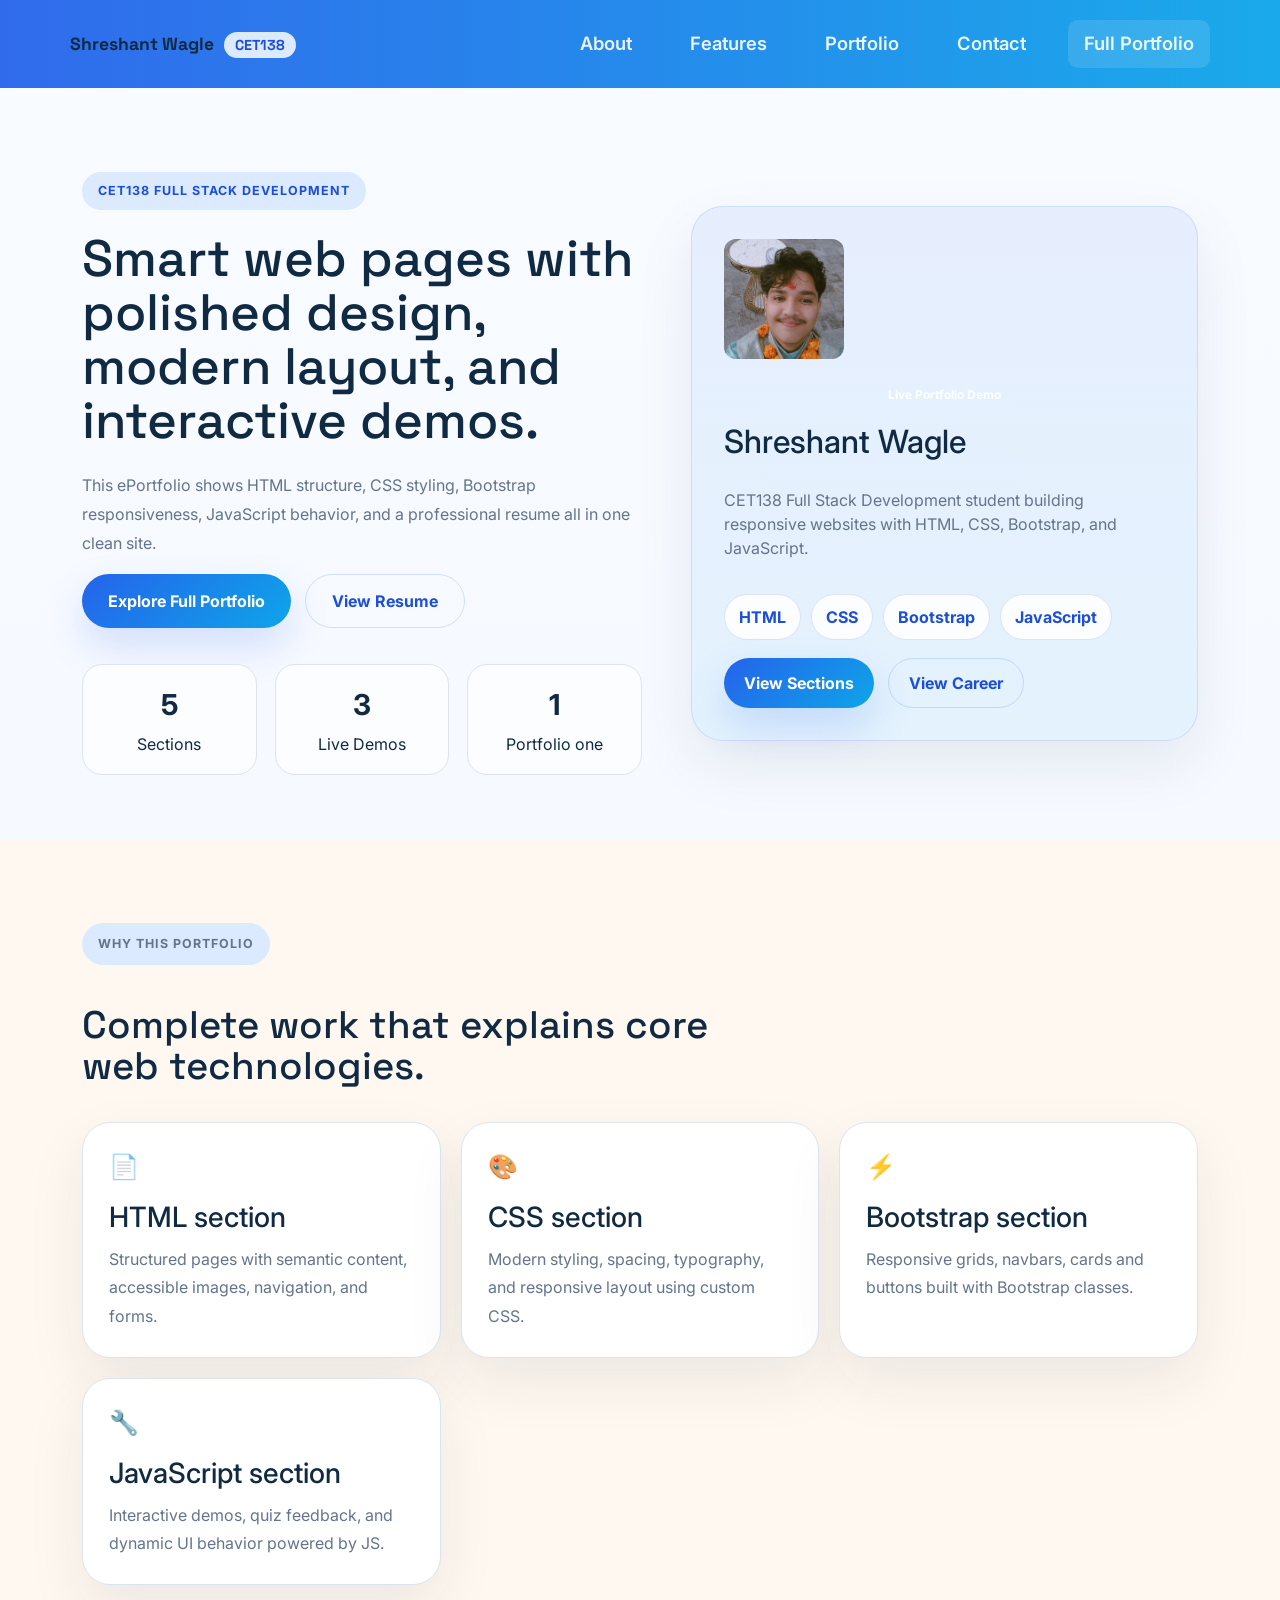
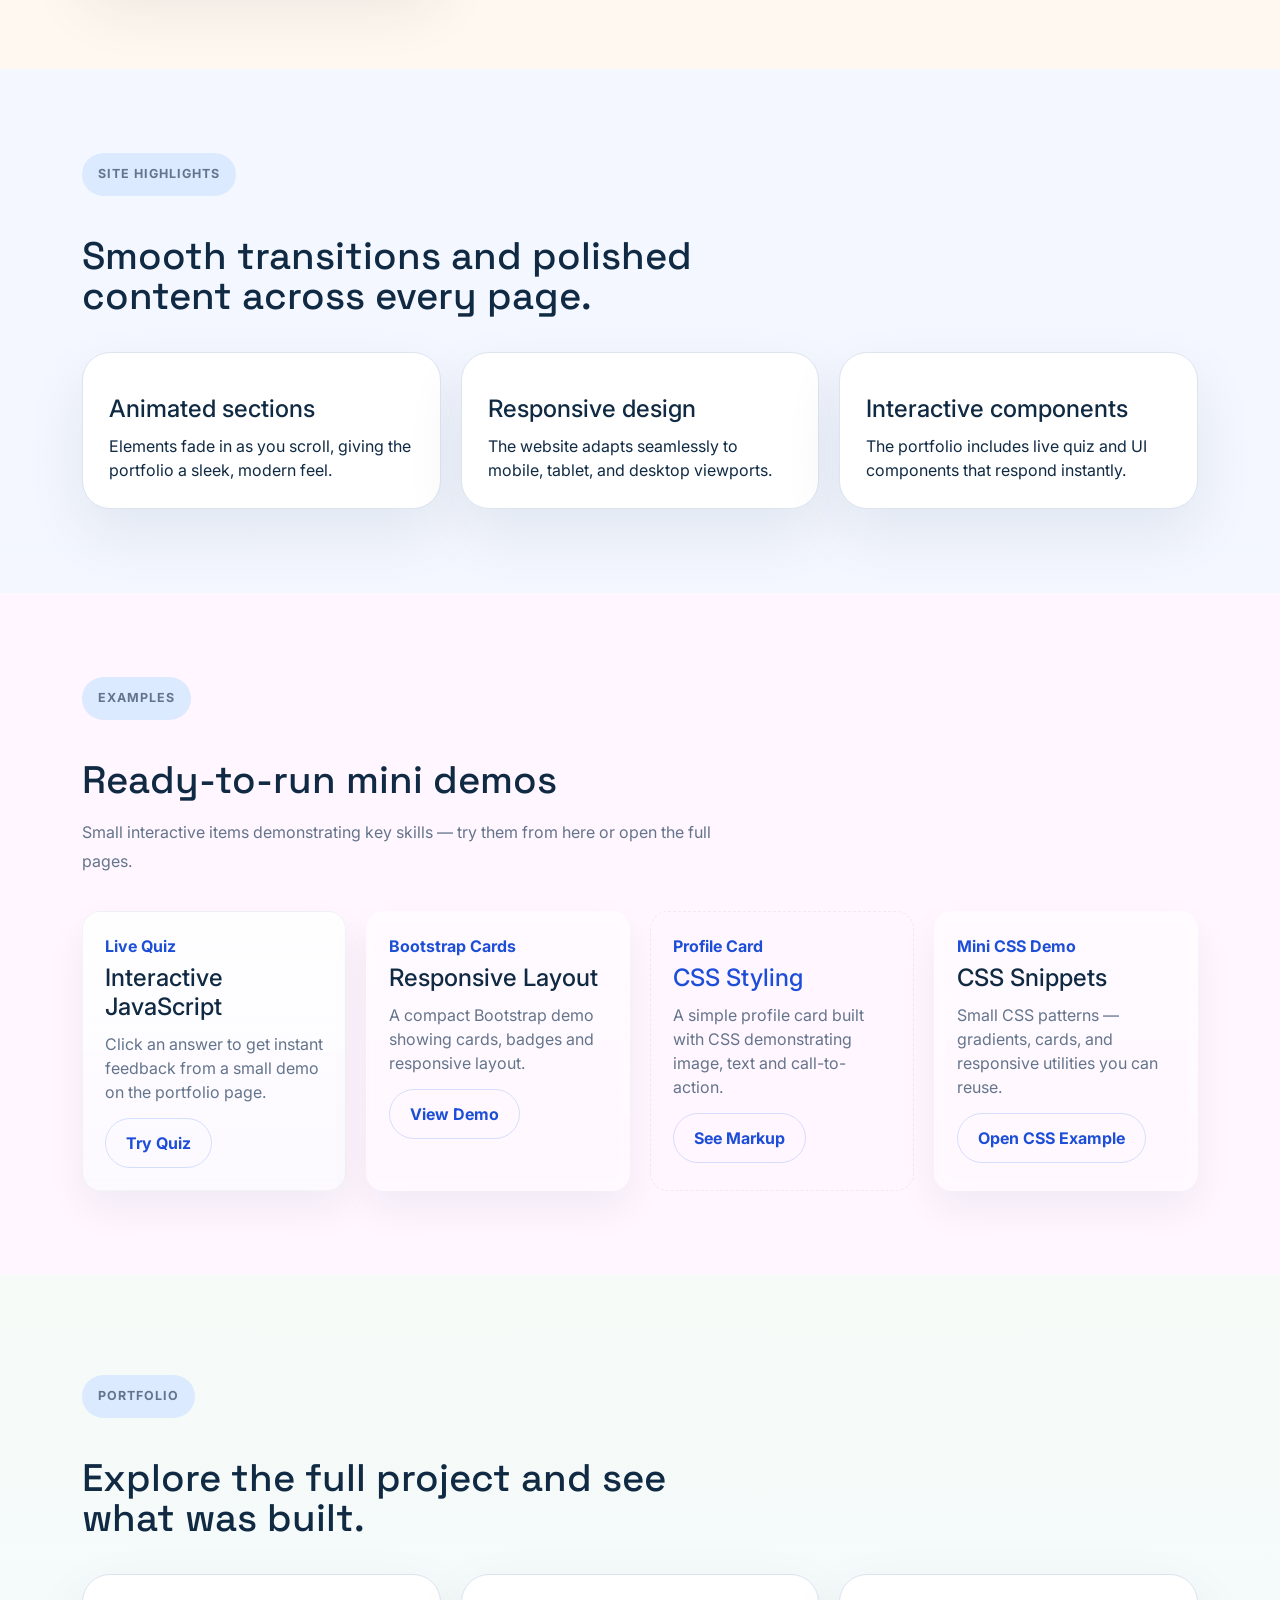
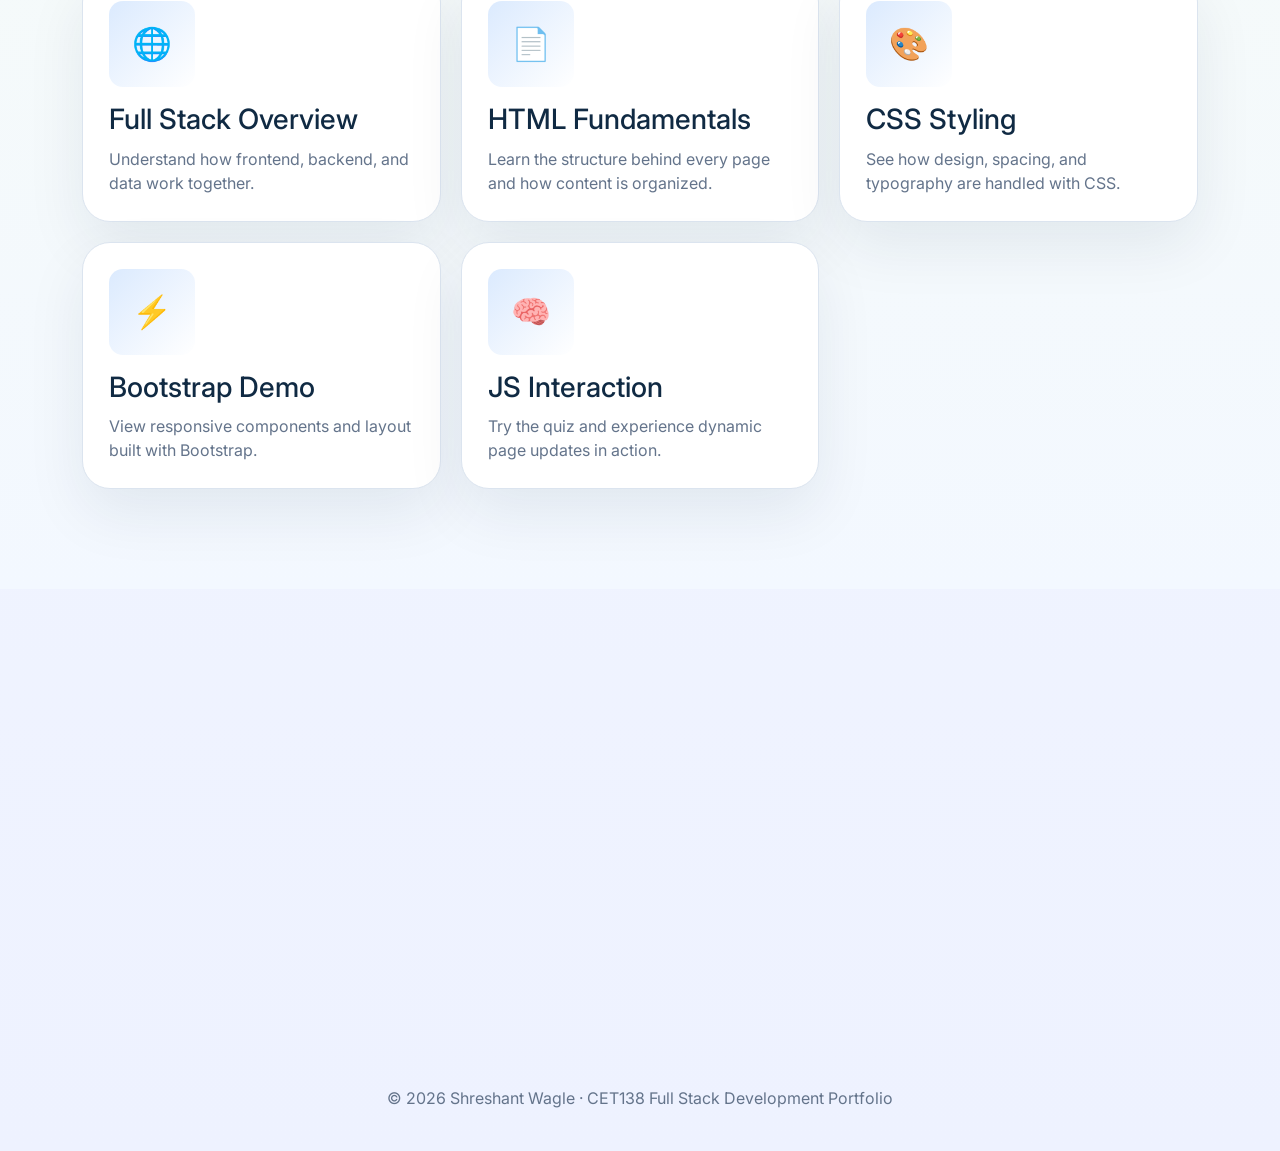
==== commit c4eb8856: "update" ====
--- a/index.html
+++ b/index.html
@@ -4,290 +4,245 @@
 <head>
     <meta charset="UTF-8">
     <meta name="viewport" content="width=device-width, initial-scale=1.0">
-    <title>Shreshant Wagle — CET138 Portfolio</title>
+    <meta name="description"
+        content="Modern CET138 ePortfolio for Shreshant Wagle with web development showcase and live demos." />
+    <title>Shreshant Wagle | CET138 Portfolio</title>
     <link
-        href="https://fonts.googleapis.com/css2?family=Space+Grotesk:wght@400;500;600;700&family=Inter:wght@400;500;600&display=swap"
+        href="https://fonts.googleapis.com/css2?family=Inter:wght@400;500;600;700&family=Space+Grotesk:wght@500;600;700&display=swap"
         rel="stylesheet">
     <link href="https://cdn.jsdelivr.net/npm/bootstrap@5.3.0/dist/css/bootstrap.min.css" rel="stylesheet">
-    <link rel="stylesheet" href="./CSS/index.css">
+    <link rel="stylesheet" href="CSS/index.css">
 </head>
 
-<body>
-
-    <!-- NAVBAR -->
-    <nav class="navbar navbar-expand-lg">
-        <div class="container">
-            <a class="navbar-brand" href="index.html">
-                Shreshant Wagle <span class="brand-badge">CET138</span>
-            </a>
-            <button class="navbar-toggler" type="button" data-bs-toggle="collapse" data-bs-target="#nav">
-                <span class="navbar-toggler-icon"></span>
-            </button>
-            <div class="collapse navbar-collapse" id="nav">
-                <ul class="navbar-nav ms-auto gap-1">
-                    <li class="nav-item"><a class="nav-link" href="#about">About</a></li>
-                    <li class="nav-item"><a class="nav-link" href="#portfolio">Portfolio</a></li>
-                    <li class="nav-item"><a class="nav-link" href="#covers">What's Covered</a></li>
-                    <li class="nav-item"><a class="nav-link active-nav" href="./HTML/Portfolio.html">View Full Portfolio
-                            →</a></li>
-                </ul>
-            </div>
+<body class="nav-alt">
+    <header class="site-header">
+        <div class="container header-inner">
+            <a class="brand compact" href="index.html">Shreshant Wagle<span>CET138</span></a>
+            <nav class="main-nav">
+                <a href="#about">About</a>
+                <a href="#features">Features</a>
+                <a href="#portfolio">Portfolio</a>
+                <a href="#contact">Contact</a>
+                <a class="cta-link" href="HTML/Portfolio.html">Full Portfolio</a>
+            </nav>
         </div>
-    </nav>
-
-    <!-- HERO -->
-    <section class="hero">
-        <div class="hero-grid"></div>
-        <div class="hero-glow1"></div>
-        <div class="hero-glow2"></div>
-        <div class="container">
-            <div class="row align-items-center g-5">
-                <div class="col-lg-6 hero-content">
-                    <div class="hero-eyebrow">CET138 Full Stack Development</div>
-                    <h1><span class="grad">Shreshant</span><br>Wagle</h1>
-                    <div class="hero-role">Full Stack Development Student</div>
-                    <p class="hero-desc">
-                        Welcome to my CET138 ePortfolio. This site demonstrates my understanding of full stack web
-                        technologies — from writing HTML structure to styling with CSS, building with Bootstrap, and
-                        adding JavaScript interactivity.
-                    </p>
-                    <div class="hero-btns">
-                        <a href="./HTML/Portfolio.html" class="btn-primary-hero">View Full Portfolio →</a>
-                        <a href="#portfolio" class="btn-ghost-hero">What's Inside</a>
-                    </div>
-                </div>
-                <div class="col-lg-6">
-                    <div class="photo-wrap fade-up">
-                        <div class="photo-ring">
-                            <div class="photo-inner">
-                                <!--
-                TO ADD YOUR PHOTO:
-                Replace the placeholder below with:
-                <img src="your-photo.jpg" alt="Shreshant Wagle">
-              -->
-                                <div class="photo-placeholder">
-                                    <div class="icon">🧑‍💻</div>
-                                    <div>Add your photo here<br><small>Replace with &lt;img src="photo.jpg"&gt;</small>
-                                    </div>
-                                </div>
-                            </div>
-                        </div>
-                        <div class="photo-badge">✓ CET138 Student</div>
-                    </div>
-                </div>
-            </div>
-        </div>
-    </section>
-
-    <!-- ABOUT STRIP -->
-    <section class="about-strip" id="about">
-        <div class="container">
-            <div class="row align-items-center g-5">
-                <div class="col-lg-7 fade-up">
-                    <h2>About This Portfolio</h2>
-                    <p>
-                        This ePortfolio was created as part of the CET138 Full Stack Development module. It covers the
-                        core technologies used to build modern websites — HTML for structure, CSS for styling, Bootstrap
-                        for responsive layouts, and JavaScript for interactivity. Each section includes a written
-                        explanation, a code example, and a live working demo.
-                    </p>
-                </div>
-                <div class="col-lg-5">
-                    <div class="row g-3 text-center fade-up">
-                        <div class="col-4">
-                            <div class="stat-box">
-                                <div class="stat-num">5</div>
-                                <div class="stat-label">Technologies</div>
-                            </div>
-                        </div>
-                        <div class="col-4">
-                            <div class="stat-box">
-                                <div class="stat-num">3</div>
-                                <div class="stat-label">Live Demos</div>
-                            </div>
-                        </div>
-                        <div class="col-4">
-                            <div class="stat-box">
-                                <div class="stat-num">4</div>
-                                <div class="stat-label">Sections</div>
-                            </div>
-                        </div>
-                    </div>
-                </div>
-            </div>
-        </div>
-    </section>
-
-    <!-- PORTFOLIO SECTIONS -->
-    <section class="sections-area" id="portfolio">
-        <div class="container">
-            <div class="fade-up">
-                <div class="section-label">What's Inside</div>
-                <h2 class="sections-title">This Portfolio Covers</h2>
-                <p class="sections-sub">Each section of the portfolio explains a key web technology, shows real working
-                    code, and includes a live demo you can interact with.</p>
-            </div>
-            <div class="row g-4">
-
-                <div class="col-md-6 col-lg-4 fade-up">
-                    <a href="./HTML/Portfolio.html#html" class="port-card">
-                        <div class="port-card-icon">📄</div>
-                        <div class="port-card-eyebrow">Section 01</div>
-                        <h3>HTML — Structure &amp; Content</h3>
-                        <p>The skeleton of every webpage. Learn how HTML tags, headings, paragraphs, links, images,
-                            lists, and forms work together to structure content.</p>
-                        <span class="port-card-link">View HTML section</span>
-                    </a>
-                </div>
-
-                <div class="col-md-6 col-lg-4 fade-up">
-                    <a href="./HTML/Portfolio.html#css" class="port-card">
-                        <div class="port-card-icon">🎨</div>
-                        <div class="port-card-eyebrow">Section 02</div>
-                        <h3>CSS — Styling &amp; Layout</h3>
-                        <p>CSS transforms a plain HTML document into a visually designed page. Covers selectors, the box
-                            model, colours, fonts, spacing, and Flexbox layout.</p>
-                        <span class="port-card-link">View CSS section</span>
-                    </a>
-                </div>
-
-                <div class="col-md-6 col-lg-4 fade-up">
-                    <a href="./HTML/Portfolio.html#bootstrap" class="port-card">
-                        <div class="port-card-icon">⚡</div>
-                        <div class="port-card-eyebrow">Section 03</div>
-                        <h3>Bootstrap — Responsive Framework</h3>
-                        <p>Bootstrap's 12-column grid, ready-made components (navbar, cards, buttons), and CDN setup.
-                            Includes a live restaurant demo built entirely with Bootstrap classes.</p>
-                        <span class="port-card-link">View Bootstrap section</span>
-                    </a>
-                </div>
-
-                <div class="col-md-6 col-lg-4 fade-up">
-                    <a href="./HTML/Portfolio.html#javascript" class="port-card">
-                        <div class="port-card-icon">🔧</div>
-                        <div class="port-card-eyebrow">Section 04</div>
-                        <h3>JavaScript — Interactivity</h3>
-                        <p>JavaScript gives pages behaviour. Covers variables, functions, DOM manipulation, and event
-                            listeners. Includes a live correct/wrong quiz demo powered entirely by JS.</p>
-                        <span class="port-card-link">View JavaScript section</span>
-                    </a>
-                </div>
-
-                <div class="col-md-6 col-lg-4 fade-up">
-                    <a href="./HTML/Portfolio.html#fullstack" class="port-card">
-                        <div class="port-card-icon">🌐</div>
-                        <div class="port-card-eyebrow">Section 05</div>
-                        <h3>Full Stack — How It All Connects</h3>
-                        <p>How the frontend and backend work together — the browser, server, and database layers
-                            explained. Traces a real request through every layer of the full stack.</p>
-                        <span class="port-card-link">View Full Stack section</span>
-                    </a>
-                </div>
-
-                <div class="col-md-6 col-lg-4 fade-up">
-                    <a href="./HTML/Portfolio.html" class="port-card port-card-featured">
-                        <div class="port-card-icon">🚀</div>
-                        <div class="port-card-eyebrow">Full Portfolio</div>
-                        <h3>View Everything Together</h3>
-                        <p>See the complete ePortfolio — all five sections, code examples, live demos, and reflections
-                            on a single page.</p>
-                        <span class="port-card-link">Open full portfolio</span>
-                    </a>
-                </div>
-
-            </div>
-        </div>
-    </section>
-
-    <!-- WHAT THIS PORTFOLIO COVERS -->
-    <section class="covers-area" id="covers">
-        <div class="container">
-            <div class="fade-up">
-                <div class="section-label covers-label">What You'll Find</div>
-                <h2 class="covers-title">What This Portfolio Demonstrates</h2>
-                <p class="covers-sub">Every section is built from original, working code that matches the written report
-                    for CET138.</p>
-            </div>
-            <div class="row g-4">
-                <div class="col-lg-6">
-                    <div class="cover-item fade-up">
-                        <div class="cover-icon">📄</div>
-                        <div class="cover-text">
-                            <h5>HTML Structure and Semantic Elements</h5>
-                            <p>Headings, paragraphs, lists, links, images, and forms — the building blocks of every
-                                webpage. A complete personal profile page is built and explained step by step.</p>
-                        </div>
-                    </div>
-                    <div class="cover-item fade-up">
-                        <div class="cover-icon">🎨</div>
-                        <div class="cover-text">
-                            <h5>CSS Styling, Box Model and Flexbox</h5>
-                            <p>The same profile page is then styled using an external CSS file — covering selectors,
-                                colours, spacing, and layout with Flexbox. The live result updates on screen.</p>
-                        </div>
-                    </div>
-                    <div class="cover-item fade-up">
-                        <div class="cover-icon">⚡</div>
-                        <div class="cover-text">
-                            <h5>Bootstrap Grid and Responsive Components</h5>
-                            <p>A restaurant homepage ("The Good Plate") is built using only Bootstrap class names —
-                                demonstrating the 12-column grid, navbar, cards, and buttons.</p>
-                        </div>
-                    </div>
-                </div>
-                <div class="col-lg-6">
-                    <div class="cover-item fade-up">
-                        <div class="cover-icon">🔧</div>
-                        <div class="cover-text">
-                            <h5>JavaScript DOM Manipulation and Events</h5>
-                            <p>A simple interactive quiz asks "What does HTML stand for?" and gives instant
-                                correct/wrong feedback — demonstrating variables, event listeners, and DOM updates
-                                without any page reload.</p>
-                        </div>
-                    </div>
-                    <div class="cover-item fade-up">
-                        <div class="cover-icon">🌐</div>
-                        <div class="cover-text">
-                            <h5>Full Stack Architecture and Data Flow</h5>
-                            <p>How the browser, server, and database work as a system. The journey of a request through
-                                all layers of the stack is traced and explained with clear diagrams.</p>
-                        </div>
-                    </div>
-                    <div class="cover-item fade-up">
-                        <div class="cover-icon">📝</div>
-                        <div class="cover-text">
-                            <h5>Reflections on Learning and Connections</h5>
-                            <p>Each section ends with a personal reflection — what was surprising, what clicked, common
-                                mistakes, and how each technology connects to the others and to real full stack
-                                projects.</p>
-                        </div>
-                    </div>
-                </div>
-            </div>
-            <div class="text-center mt-5 fade-up">
-                <a href="./HTML/Portfolio.html" class="btn-primary-hero">View the Full Portfolio →</a>
-            </div>
-        </div>
-    </section>
-
-    <!-- FOOTER -->
-    <footer>
-        <div class="container">
-            <div class="row align-items-start g-4">
-                <div class="col-md-6">
-                    <div class="footer-brand">Shreshant Wagle</div>
-                    <div class="footer-sub">CET138 Full Stack Development — ePortfolio</div>
-                </div>
-                <div class="col-md-6 text-md-end">
-                    <a href="./HTML/Portfolio.html" class="footer-portfolio-link">View Full Portfolio →</a>
-                </div>
-            </div>
-            <div class="footer-copy">Built for CET138 Module Assessment · Shreshant Wagle</div>
+    </header>
+
+    <main>
+        <section class="hero hero-home fade-up">
+            <div class="container hero-grid">
+                <div class="hero-copy">
+                    <p class="eyebrow">CET138 Full Stack Development</p>
+                    <h1>Smart web pages with polished design, modern layout, and interactive demos.</h1>
+                    <p class="hero-text">This ePortfolio shows HTML structure, CSS styling, Bootstrap responsiveness,
+                        JavaScript behavior, and a professional resume all in one clean site.</p>
+                    <div class="hero-actions">
+                        <a class="btn btn-primary" href="HTML/Portfolio.html">Explore Full Portfolio</a>
+                        <a class="btn btn-outline" href="HTML/Resume.html">View Resume</a>
+                    </div>
+                    <div class="hero-stats">
+                        <div>
+                            <strong>5</strong>
+                            <span>Sections</span>
+                        </div>
+                        <div>
+                            <strong>3</strong>
+                            <span>Live Demos</span>
+                        </div>
+                        <div>
+                            <strong>1</strong>
+                            <span>Portfolio one</span>
+                        </div>
+                    </div>
+                </div>
+
+                <div class="hero-panel fade-up">
+                    <div class="hero-panel-inner">
+                        <img src="Resources/Img-18.jpg" alt="Shreshant Wagle" class="profile-photo"
+                            style="height:120px;width:120px;object-fit:cover;border-radius:12px;margin-bottom:8px;">
+                        <div class="badge">Live Portfolio Demo</div>
+                        <h2>Shreshant Wagle</h2>
+                        <p class="hero-panel-text">CET138 Full Stack Development student building responsive websites
+                            with HTML, CSS, Bootstrap, and JavaScript.</p>
+                        <div class="tag-list">
+                            <span>HTML</span>
+                            <span>CSS</span>
+                            <span>Bootstrap</span>
+                            <span>JavaScript</span>
+                        </div>
+                        <div class="hero-panel-cta">
+                            <a class="btn btn-primary btn-small" href="HTML/Portfolio.html">View Sections</a>
+                            <a class="btn btn-outline btn-small" href="HTML/Resume.html">View Career</a>
+                        </div>
+                    </div>
+                </div>
+            </div>
+        </section>
+
+        <section class="section section-alt fade-up" id="about">
+            <div class="container">
+                <div class="section-head">
+                    <p class="eyebrow">Why this portfolio</p>
+                    <h2>Complete work that explains core web technologies.</h2>
+                </div>
+                <div class="feature-grid">
+                    <article class="feature-card">
+                        <span>📄</span>
+                        <h3>HTML section</h3>
+                        <p>Structured pages with semantic content, accessible images, navigation, and forms.</p>
+                    </article>
+                    <article class="feature-card">
+                        <span>🎨</span>
+                        <h3>CSS section</h3>
+                        <p>Modern styling, spacing, typography, and responsive layout using custom CSS.</p>
+                    </article>
+                    <article class="feature-card">
+                        <span>⚡</span>
+                        <h3>Bootstrap section</h3>
+                        <p>Responsive grids, navbars, cards and buttons built with Bootstrap classes.</p>
+                    </article>
+                    <article class="feature-card">
+                        <span>🔧</span>
+                        <h3>JavaScript section</h3>
+                        <p>Interactive demos, quiz feedback, and dynamic UI behavior powered by JS.</p>
+                    </article>
+                </div>
+            </div>
+        </section>
+
+        <section class="section fade-up" id="features">
+            <div class="container">
+                <div class="section-head">
+                    <p class="eyebrow">Site highlights</p>
+                    <h2>Smooth transitions and polished content across every page.</h2>
+                </div>
+                <div class="showcase-grid">
+                    <article class="showcase-card">
+                        <h3>Animated sections</h3>
+                        <p>Elements fade in as you scroll, giving the portfolio a sleek, modern feel.</p>
+                    </article>
+                    <article class="showcase-card">
+                        <h3>Responsive design</h3>
+                        <p>The website adapts seamlessly to mobile, tablet, and desktop viewports.</p>
+                    </article>
+                    <article class="showcase-card">
+                        <h3>Interactive components</h3>
+                        <p>The portfolio includes live quiz and UI components that respond instantly.</p>
+                    </article>
+                </div>
+            </div>
+        </section>
+
+        <section class="section fade-up" id="examples">
+            <div class="container">
+                <div class="section-head">
+                    <p class="eyebrow">Examples</p>
+                    <h2>Ready-to-run mini demos</h2>
+                    <p>Small interactive items demonstrating key skills — try them from here or open the full pages.</p>
+                </div>
+                <div class="examples-grid">
+                    <div class="example-card card-variant-1">
+                        <strong>Live Quiz</strong>
+                        <h4>Interactive JavaScript</h4>
+                        <p>Click an answer to get instant feedback from a small demo on the portfolio page.</p>
+                        <a class="btn btn-outline btn-small" href="HTML/Portfolio.html#javascript">Try Quiz</a>
+                    </div>
+                    <div class="example-card card-variant-2">
+                        <strong>Bootstrap Cards</strong>
+                        <h4>Responsive Layout</h4>
+                        <p>A compact Bootstrap demo showing cards, badges and responsive layout.</p>
+                        <a class="btn btn-outline btn-small" href="HTML/Portfolio.html#bootstrap">View Demo</a>
+                    </div>
+                    <div class="example-card card-variant-3">
+                        <strong>Profile Card</strong>
+                        <h4>CSS Styling</h4>
+                        <p>A simple profile card built with CSS demonstrating image, text and call-to-action.</p>
+                        <a class="btn btn-outline btn-small" href="HTML/Portfolio.html#html">See Markup</a>
+                    </div>
+                    <div class="example-card card-variant-2">
+                        <strong>Mini CSS Demo</strong>
+                        <h4>CSS Snippets</h4>
+                        <p>Small CSS patterns — gradients, cards, and responsive utilities you can reuse.</p>
+                        <a class="btn btn-outline btn-small" href="HTML/Portfolio.html#css">Open CSS Example</a>
+                    </div>
+                </div>
+            </div>
+        </section>
+
+        <section class="section section-alt fade-up" id="portfolio">
+            <div class="container">
+                <div class="section-head">
+                    <p class="eyebrow">Portfolio</p>
+                    <h2>Explore the full project and see what was built.</h2>
+                </div>
+                <div class="portfolio-grid">
+                    <a class="portfolio-card" href="HTML/Portfolio.html#fullstack">
+                        <div class="card-icon">🌐</div>
+                        <div class="card-content">
+                            <h3>Full Stack Overview</h3>
+                            <p>Understand how frontend, backend, and data work together.</p>
+                        </div>
+                    </a>
+                    <a class="portfolio-card" href="HTML/Portfolio.html#html">
+                        <div class="card-icon">📄</div>
+                        <div class="card-content">
+                            <h3>HTML Fundamentals</h3>
+                            <p>Learn the structure behind every page and how content is organized.</p>
+                        </div>
+                    </a>
+                    <a class="portfolio-card" href="HTML/Portfolio.html#css">
+                        <div class="card-icon">🎨</div>
+                        <div class="card-content">
+                            <h3>CSS Styling</h3>
+                            <p>See how design, spacing, and typography are handled with CSS.</p>
+                        </div>
+                    </a>
+                    <a class="portfolio-card" href="HTML/Portfolio.html#bootstrap">
+                        <div class="card-icon">⚡</div>
+                        <div class="card-content">
+                            <h3>Bootstrap Demo</h3>
+                            <p>View responsive components and layout built with Bootstrap.</p>
+                        </div>
+                    </a>
+                    <a class="portfolio-card" href="HTML/Portfolio.html#javascript">
+                        <div class="card-icon">🧠</div>
+                        <div class="card-content">
+                            <h3>JS Interaction</h3>
+                            <p>Try the quiz and experience dynamic page updates in action.</p>
+                        </div>
+                    </a>
+                </div>
+            </div>
+        </section>
+
+        <section class="section fade-up" id="contact">
+            <div class="container contact-panel">
+                <div>
+                    <p class="eyebrow">Let’s connect</p>
+                    <h2>Review the complete portfolio and resume.</h2>
+                    <p>This site is built as a full ePortfolio for CET138 with real examples, code snippets, and
+                        interactive demos.</p>
+                    <p class="contact-info"><strong>Email:</strong> <a
+                            href="mailto:shreeshantwagle@gmail.com">shreeshantwagle@gmail.com</a></p>
+                    <p class="contact-info"><strong>GitHub:</strong> <a href="https://github.com/shreshantwagle-05"
+                            target="_blank" rel="noopener">github.com/shreshantwagle-05</a></p>
+                </div>
+                <div class="contact-buttons">
+                    <a class="btn btn-primary" href="HTML/Portfolio.html">Open Portfolio</a>
+                    <a class="btn btn-outline" href="HTML/Resume.html">Open Resume</a>
+                </div>
+            </div>
+        </section>
+    </main>
+
+    <footer class="site-footer">
+        <div class="container footer-inner">
+            <p>© 2026 Shreshant Wagle · CET138 Full Stack Development Portfolio</p>
         </div>
     </footer>
 
     <script src="https://cdn.jsdelivr.net/npm/bootstrap@5.3.0/dist/js/bootstrap.bundle.min.js"></script>
-    <script src="./JS/script.js"></script>
+    <script src="JS/script.js"></script>
 </body>
 
 </html>
--- a/CSS/index.css
+++ b/CSS/index.css
@@ -1,1672 +1,1026 @@
 :root {
-  --navy: #080f1e;
-  --navy2: #0f1f3d;
-  --blue: #2563eb;
-  --blue2: #3b82f6;
-  --cyan: #06b6d4;
-  --purple: #7c3aed;
-  --green: #10b981;
-  --red: #ef4444;
-  --amber: #f59e0b;
-  --light: #f8faff;
-  --border: #e2e8f0;
-  --grey: #64748b;
-  --text: #1e293b;
+  --bg: linear-gradient(180deg, #f8fbff, #eef2ff);
+  --surface: #fbfdff;
+  --surface-soft: #edf2f7;
+  --text: #102a43;
+  --muted: #64748b;
+  --primary: #2563eb;
+  --primary-dark: #1d4ed8;
+  --accent: #0ea5e9;
+  --accent-soft: #dbeafe;
+  --border: #dbe4ef;
+  --shadow: 0 24px 60px rgba(16, 42, 67, 0.08);
+  --about-bg: #fff8f0;
+  --portfolio-bg: #f7fff4;
+  --examples-bg: #fff6ff;
 }
 
 * {
+  box-sizing: border-box;
   margin: 0;
   padding: 0;
-  box-sizing: border-box;
+}
+
+html {
   scroll-behavior: smooth;
 }
+
 body {
+  min-height: 100vh;
   font-family: "Inter", sans-serif;
-  background: #fff;
   color: var(--text);
-  line-height: 1.7;
-  overflow-x: hidden;
-}
-
-.navbar {
-  background: rgba(8, 15, 30, 0.97) !important;
-  backdrop-filter: blur(12px);
-  padding: 14px 0;
+  background: var(--bg);
+}
+
+a {
+  color: inherit;
+  text-decoration: none;
+}
+
+img {
+  max-width: 100%;
+  display: block;
+}
+
+button,
+input,
+textarea,
+select {
+  font: inherit;
+}
+
+.container {
+  width: min(1140px, calc(100% - 32px));
+  margin: 0 auto;
+}
+
+.site-header,
+.topbar {
   position: sticky;
   top: 0;
-  z-index: 1000;
-  border-bottom: 1px solid rgba(37, 99, 235, 0.3);
-}
-.navbar-brand {
+  z-index: 50;
+  background: rgba(255, 255, 255, 0.96);
+  backdrop-filter: blur(14px);
+  border-bottom: 1px solid rgba(15, 45, 80, 0.08);
+}
+
+.header-inner {
+  display: flex;
+  align-items: center;
+  justify-content: space-between;
+  gap: 22px;
+  padding: 20px 0;
+}
+
+.brand {
   font-family: "Space Grotesk", sans-serif;
+  font-size: 1.25rem;
   font-weight: 700;
-  font-size: 1.05rem;
-  color: #fff !important;
-  display: flex;
+  color: var(--text);
+}
+
+.brand span {
+  margin-left: 10px;
+  font-size: 0.9rem;
+  background: var(--accent-soft);
+  color: var(--primary-dark);
+  padding: 4px 11px;
+  border-radius: 999px;
+}
+
+.main-nav,
+.topbar-nav {
+  display: flex;
+  align-items: center;
+  gap: 18px;
+  flex-wrap: wrap;
+}
+
+.main-nav a,
+.topbar-nav a {
+  color: var(--muted);
+  font-weight: 600;
+  transition:
+    color 0.2s ease,
+    transform 0.2s ease;
+}
+
+.main-nav a:hover,
+.topbar-nav a:hover,
+.main-nav a.active,
+.topbar-nav a.active {
+  color: var(--primary);
+}
+
+/* Larger, more prominent navbar links with subtle underline for active */
+.main-nav a {
+  padding: 10px 16px;
+  border-radius: 10px;
+  font-size: 1.15rem;
+}
+
+.main-nav a.active {
+  position: relative;
+  color: var(--primary-dark);
+}
+
+.main-nav a.active::after {
+  content: "";
+  position: absolute;
+  left: 8px;
+  right: 8px;
+  bottom: -8px;
+  height: 3px;
+  border-radius: 6px;
+  background: linear-gradient(90deg, var(--primary), var(--accent));
+  opacity: 0.95;
+}
+
+/* Nav hover micro animation */
+.main-nav a:hover {
+  transform: translateY(-3px);
+}
+
+.main-nav {
+  gap: 26px;
+}
+
+.cta-link {
+  background: var(--primary);
+  color: white;
+  padding: 12px 22px;
+  border-radius: 999px;
+  font-size: 1rem;
+}
+
+.hero,
+.section,
+.resume-page {
+  overflow: hidden;
+}
+
+.hero {
+  padding: 84px 0 64px;
+}
+
+.hero-grid {
+  display: grid;
+  grid-template-columns: 1.05fr 0.95fr;
+  gap: 48px;
+  align-items: center;
+}
+
+.hero-copy {
+  max-width: 560px;
+}
+
+.hero h1,
+.hero-card h2,
+.section-head h2,
+.resume-panel h2,
+.resume-footer h2 {
+  font-family: "Space Grotesk", sans-serif;
+  line-height: 1.05;
+}
+
+.eyebrow {
+  display: inline-flex;
   align-items: center;
   gap: 10px;
-}
-.brand-badge {
-  background: linear-gradient(135deg, var(--blue), var(--cyan));
-  color: white;
-  font-size: 0.7rem;
+  padding: 10px 16px;
+  border-radius: 999px;
+  background: var(--accent-soft);
+  color: var(--primary-dark);
+  font-size: 0.78rem;
   font-weight: 700;
-  padding: 3px 9px;
-  border-radius: 20px;
-  letter-spacing: 0.5px;
-}
-.nav-link {
-  color: rgba(255, 255, 255, 0.65) !important;
-  font-size: 0.83rem;
-  font-weight: 500;
-  padding: 7px 13px !important;
-  border-radius: 7px;
-  transition: all 0.2s;
-}
-
-.nav-link:hover {
-  color: #fff !important;
-  background: rgba(255, 255, 255, 0.08);
-}
-
-.nav-link.active-nav {
-  color: #fff !important;
-  background: rgba(37, 99, 235, 0.25);
-}
-
-.navbar-toggler {
-  border-color: rgba(255, 255, 255, 0.2);
-}
-
-.navbar-toggler-icon {
-  filter: invert(1);
-}
-
-.hero {
-  background: var(--navy);
-  min-height: 100vh;
-  display: flex;
-  align-items: center;
-  position: relative;
-  overflow: hidden;
-  padding: 80px 0;
-}
-.hero-grid {
-  position: absolute;
-  inset: 0;
-  background-image:
-    linear-gradient(rgba(37, 99, 235, 0.07) 1px, transparent 1px),
-    linear-gradient(90deg, rgba(37, 99, 235, 0.07) 1px, transparent 1px);
-  background-size: 60px 60px;
-}
-.hero-glow1 {
-  position: absolute;
-  top: -200px;
-  right: -200px;
-  width: 700px;
-  height: 700px;
-  background: radial-gradient(
-    circle,
-    rgba(37, 99, 235, 0.18) 0%,
-    transparent 65%
-  );
-  border-radius: 50%;
-}
-.hero-glow2 {
-  position: absolute;
-  bottom: -200px;
-  left: -150px;
-  width: 600px;
-  height: 600px;
-  background: radial-gradient(
-    circle,
-    rgba(6, 182, 212, 0.12) 0%,
-    transparent 65%
-  );
-  border-radius: 50%;
-}
-.hero-content {
-  position: relative;
-  z-index: 2;
-}
-
-.hero-eyebrow {
+  letter-spacing: 0.08em;
+  text-transform: uppercase;
+  margin-bottom: 22px;
+}
+
+.hero h1 {
+  font-size: clamp(2.8rem, 4vw, 4rem);
+  margin-bottom: 24px;
+}
+
+.hero-text,
+.section-head p,
+.feature-card p,
+.preview-card p,
+.resume-copy,
+.resume-card p,
+.resume-contact p,
+.footer-inner p {
+  color: var(--muted);
+  line-height: 1.8;
+}
+
+.hero-actions,
+.contact-buttons,
+.hero-card-stats,
+.hero-panel-cta,
+.summary-actions,
+.resume-badges {
+  display: flex;
+  flex-wrap: wrap;
+  gap: 14px;
+}
+
+.btn {
   display: inline-flex;
   align-items: center;
+  justify-content: center;
   gap: 8px;
-  background: rgba(37, 99, 235, 0.12);
-  border: 1px solid rgba(37, 99, 235, 0.3);
-  color: var(--cyan);
-  padding: 6px 16px;
-  border-radius: 30px;
-  font-size: 0.78rem;
-  font-weight: 600;
-  letter-spacing: 1.2px;
-  text-transform: uppercase;
-  margin-bottom: 28px;
-}
-.hero-eyebrow::before {
-  content: "";
-  width: 6px;
-  height: 6px;
-  background: var(--cyan);
-  border-radius: 50%;
-  animation: pulse 2s infinite;
-}
-@keyframes pulse {
-  0%,
-  100% {
-    opacity: 1;
-    transform: scale(1);
-  }
-  50% {
-    opacity: 0.4;
-    transform: scale(0.8);
-  }
-}
-
-.hero h1 {
-  font-family: "Space Grotesk", sans-serif;
-  font-size: clamp(2.8rem, 7vw, 4.5rem);
+  padding: 14px 26px;
+  border-radius: 999px;
   font-weight: 700;
-  color: #fff;
-  line-height: 1.1;
-  letter-spacing: -1.5px;
-  margin-bottom: 8px;
-}
-.hero h1 .grad,
-.grad {
-  background: linear-gradient(135deg, var(--blue2), var(--cyan));
-  -webkit-background-clip: text;
-  -webkit-text-fill-color: transparent;
-  background-clip: text;
-}
-.hero-role {
-  font-size: 1.1rem;
-  color: rgba(255, 255, 255, 0.5);
-  margin-bottom: 24px;
-  font-weight: 500;
-}
-.hero-desc {
-  font-size: 1rem;
-  color: rgba(255, 255, 255, 0.6);
-  max-width: 500px;
-  margin-bottom: 40px;
-  line-height: 1.8;
-}
-
-.hero-btns {
-  display: flex;
-  gap: 14px;
-  flex-wrap: wrap;
-  margin-bottom: 48px;
-}
-.btn-primary-hero {
-  background: linear-gradient(135deg, var(--blue), var(--blue2));
+  transition:
+    transform 0.2s ease,
+    box-shadow 0.2s ease,
+    background 0.2s ease,
+    border 0.2s ease;
+}
+
+.btn:hover {
+  transform: translateY(-2px);
+}
+
+.btn-small {
+  padding: 12px 20px;
+}
+
+.btn-primary {
+  background: linear-gradient(135deg, var(--primary), var(--accent));
   color: white;
   border: none;
-  padding: 13px 28px;
-  border-radius: 10px;
-  font-weight: 600;
-  font-size: 0.9rem;
-  cursor: pointer;
-  text-decoration: none;
-  display: inline-block;
+  box-shadow: 0 18px 40px rgba(37, 99, 235, 0.18);
+}
+
+.btn-outline {
+  border: 1px solid rgba(37, 99, 235, 0.18);
+  color: var(--primary-dark);
+  background: transparent;
+}
+
+.hero-stats {
+  display: grid;
+  grid-template-columns: repeat(3, minmax(0, 1fr));
+  gap: 18px;
+  margin-top: 36px;
+}
+
+.hero-stats div {
+  background: var(--surface);
+  border: 1px solid var(--border);
+  border-radius: 20px;
+  padding: 18px 16px;
+  text-align: center;
+}
+
+.hero-stats strong {
+  display: block;
+  font-size: 1.8rem;
+  margin-bottom: 6px;
+  color: var(--text);
+}
+
+.hero-panel {
+  background: linear-gradient(
+    180deg,
+    rgba(37, 99, 235, 0.08),
+    rgba(14, 165, 233, 0.08)
+  );
+  border-radius: 32px;
+  padding: 32px;
+  border: 1px solid rgba(37, 99, 235, 0.14);
+  box-shadow: var(--shadow);
+}
+
+.hero-panel-inner {
+  display: grid;
+  gap: 18px;
+}
+
+.hero-panel-text {
+  color: var(--muted);
+}
+
+.tag-list {
+  display: flex;
+  flex-wrap: wrap;
+  gap: 10px;
+}
+
+.tag-list span {
+  padding: 10px 14px;
+  border-radius: 999px;
+  background: var(--surface);
+  border: 1px solid var(--border);
+  color: var(--primary-dark);
+  font-weight: 700;
+}
+
+.section {
+  padding: 84px 0;
+}
+
+.section-alt {
+  background: var(--surface);
+}
+
+section#about {
+  background: var(--about-bg);
+}
+
+section#portfolio {
+  background: linear-gradient(180deg, #f6fbf8, #f3f8ff);
+  padding: 100px 0;
+}
+
+.portfolio-grid {
+  display: grid;
+  gap: 20px;
+}
+
+.portfolio-card {
+  display: flex;
+  align-items: center;
+  gap: 20px;
+  background: white;
+  padding: 22px;
+  border-radius: 18px;
+  border: 1px solid var(--border);
   transition:
-    transform 0.2s,
-    box-shadow 0.2s;
-  box-shadow: 0 4px 20px rgba(37, 99, 235, 0.4);
-}
-.btn-primary-hero:hover {
-  transform: translateY(-2px);
-  box-shadow: 0 8px 28px rgba(37, 99, 235, 0.5);
+    transform 0.32s cubic-bezier(0.2, 0.9, 0.2, 1),
+    box-shadow 0.32s ease,
+    background 0.32s ease;
+}
+
+.portfolio-card .card-icon {
+  width: 86px;
+  height: 86px;
+  border-radius: 14px;
+  background: linear-gradient(135deg, var(--accent-soft), #fff);
+  display: flex;
+  align-items: center;
+  justify-content: center;
+  font-size: 2rem;
+}
+
+.portfolio-card h3 {
+  margin: 0 0 6px 0;
+}
+
+.portfolio-card p {
+  margin: 0;
+  color: var(--muted);
+}
+
+.portfolio-card:hover {
+  transform: translateY(-8px) scale(1.01);
+  box-shadow: 0 28px 60px rgba(16, 42, 67, 0.08);
+  background: linear-gradient(180deg, #ffffff, #fbfdff);
+}
+
+/* Alternate left/right layout for visual interest */
+.portfolio-grid > a:nth-child(even) {
+  flex-direction: row-reverse;
+}
+
+@media (min-width: 900px) {
+  .portfolio-grid {
+    grid-template-columns: 1fr;
+  }
+}
+
+@media (max-width: 900px) {
+  .portfolio-card {
+    flex-direction: column;
+    text-align: center;
+  }
+
+  .portfolio-grid > a:nth-child(even) {
+    flex-direction: column;
+  }
+}
+
+section#examples {
+  background: var(--examples-bg);
+}
+
+.examples-grid {
+  display: grid;
+  grid-template-columns: repeat(auto-fit, minmax(220px, 1fr));
+  gap: 20px;
+}
+
+.example-card {
+  background: linear-gradient(
+    180deg,
+    rgba(255, 255, 255, 0.9),
+    rgba(250, 250, 255, 0.7)
+  );
+  border: 1px solid rgba(16, 42, 67, 0.05);
+  padding: 22px;
+  border-radius: 18px;
+  box-shadow: 0 18px 40px rgba(16, 42, 67, 0.06);
+  transition:
+    transform 0.25s ease,
+    box-shadow 0.25s ease,
+    border-color 0.25s ease;
+}
+
+.example-card strong {
+  display: block;
+  color: var(--primary-dark);
+  margin-bottom: 6px;
+}
+
+.example-card h4 {
+  margin: 6px 0 10px;
+  color: var(--text);
+}
+
+.example-card p {
+  color: var(--muted);
+  margin-bottom: 14px;
+}
+
+.example-card:hover {
+  transform: translateY(-6px);
+  border-color: rgba(37, 99, 235, 0.14);
+  box-shadow: 0 28px 60px rgba(37, 99, 235, 0.06);
+}
+
+/* Card style variants */
+.card-variant-1 {
+  /* default polished */
+}
+
+.card-variant-2 {
+  /* glass */
+  background: linear-gradient(
+    180deg,
+    rgba(255, 255, 255, 0.55),
+    rgba(255, 255, 255, 0.35)
+  );
+  border: 1px solid rgba(255, 255, 255, 0.12);
+  backdrop-filter: blur(6px) saturate(120%);
+  color: var(--text);
+}
+
+.card-variant-3 {
+  /* minimal outline */
+  background: transparent;
+  border: 1px dashed rgba(16, 42, 67, 0.06);
+  box-shadow: none;
+}
+
+.card-variant-3 h4 {
+  color: var(--primary-dark);
+}
+
+/* Small utility: compact brand */
+.brand.compact {
+  font-size: 1.1rem;
+}
+
+/* Alternate nav style when body.nav-alt is present */
+body.nav-alt .site-header,
+body.nav-alt .topbar {
+  background: linear-gradient(
+    90deg,
+    rgba(37, 99, 235, 0.95),
+    rgba(14, 165, 233, 0.95)
+  );
   color: white;
-}
-.btn-ghost-hero {
-  background: rgba(255, 255, 255, 0.06);
-  color: rgba(255, 255, 255, 0.85);
-  border: 1px solid rgba(255, 255, 255, 0.15);
-  padding: 13px 28px;
-  border-radius: 10px;
-  font-weight: 600;
-  font-size: 0.9rem;
-  cursor: pointer;
-  text-decoration: none;
-  display: inline-block;
-  transition: all 0.2s;
-}
-.btn-ghost-hero:hover {
+  border-bottom: none;
+}
+
+body.nav-alt .main-nav a,
+body.nav-alt .topbar-nav a {
+  color: rgba(255, 255, 255, 0.9);
+}
+
+body.nav-alt .main-nav a.active {
+  color: white;
+}
+
+body.nav-alt .cta-link {
   background: rgba(255, 255, 255, 0.12);
   color: white;
 }
 
-/* Hero stats (portfolio page) */
-.hero-stats {
-  display: flex;
-  gap: 40px;
-  flex-wrap: wrap;
-  border-top: 1px solid rgba(255, 255, 255, 0.08);
-  padding-top: 32px;
-}
-.hero-stat-num {
-  font-family: "Space Grotesk", sans-serif;
-  font-size: 1.8rem;
-  font-weight: 700;
-  color: #fff;
-  line-height: 1;
-  margin-bottom: 4px;
-}
-.hero-stat-num span {
-  color: var(--cyan);
-}
-.hero-stat-label {
-  font-size: 0.78rem;
-  color: rgba(255, 255, 255, 0.45);
-  text-transform: uppercase;
-  letter-spacing: 0.8px;
-}
-
-/* Hero visual pills (portfolio page) */
-.hero-visual {
-  position: relative;
-  z-index: 2;
-  display: flex;
-  flex-direction: column;
-  gap: 14px;
-}
-.tech-row {
-  display: flex;
-  gap: 12px;
-  justify-content: flex-end;
-}
-.tech-pill {
-  background: rgba(255, 255, 255, 0.05);
-  border: 1px solid rgba(255, 255, 255, 0.1);
-  border-radius: 10px;
-  padding: 14px 20px;
-  display: flex;
-  align-items: center;
-  gap: 10px;
-  transition: all 0.3s;
-  cursor: default;
-}
-.tech-pill:hover {
-  background: rgba(37, 99, 235, 0.15);
-  border-color: rgba(37, 99, 235, 0.4);
-  transform: translateX(-4px);
-}
-.tech-pill-icon {
-  font-size: 1.4rem;
-}
-.tech-pill-name {
-  font-family: "Space Grotesk", sans-serif;
-  font-weight: 600;
-  font-size: 0.9rem;
-  color: #fff;
-}
-.tech-pill-desc {
-  font-size: 0.75rem;
-  color: rgba(255, 255, 255, 0.45);
-}
-
-/* Photo ring (index page) */
-.photo-wrap {
-  position: relative;
-  z-index: 2;
-  display: flex;
-  justify-content: center;
-  align-items: center;
-}
-.photo-ring {
-  width: 280px;
-  height: 280px;
-  border-radius: 50%;
-  background: linear-gradient(135deg, var(--blue), var(--cyan));
-  padding: 4px;
-  box-shadow: 0 0 60px rgba(37, 99, 235, 0.35);
-  position: relative;
-}
-.photo-inner {
-  width: 100%;
-  height: 100%;
-  border-radius: 50%;
-  background: var(--navy2);
-  display: flex;
-  flex-direction: column;
-  align-items: center;
-  justify-content: center;
-  overflow: hidden;
-  position: relative;
-}
-.photo-inner img {
-  width: 100%;
-  height: 100%;
-  object-fit: cover;
-  border-radius: 50%;
-  display: block;
-}
-.photo-placeholder {
-  display: flex;
-  flex-direction: column;
-  align-items: center;
-  justify-content: center;
-  gap: 10px;
-  color: rgba(255, 255, 255, 0.4);
-  font-size: 0.8rem;
-  text-align: center;
-  padding: 20px;
-}
-.photo-placeholder .icon {
-  font-size: 3.5rem;
-}
-.photo-badge {
-  position: absolute;
-  bottom: -10px;
-  right: 10px;
-  background: linear-gradient(135deg, var(--green), #059669);
-  color: white;
-  padding: 6px 14px;
-  border-radius: 20px;
-  font-size: 0.72rem;
-  font-weight: 700;
-  letter-spacing: 0.5px;
-  box-shadow: 0 4px 14px rgba(16, 185, 129, 0.4);
-}
-
-.about-strip {
-  background: #f8faff;
-  border-top: 1px solid var(--border);
-  border-bottom: 1px solid var(--border);
-  padding: 56px 0;
-}
-.about-strip h2 {
-  font-family: "Space Grotesk", sans-serif;
-  font-size: 1.8rem;
-  font-weight: 700;
-  color: var(--text);
-  margin-bottom: 14px;
-}
-.about-strip p {
-  color: var(--grey);
-  font-size: 0.97rem;
-  line-height: 1.8;
-  max-width: 580px;
-}
-.stat-box {
-  text-align: center;
-}
-.stat-num {
-  font-family: "Space Grotesk", sans-serif;
-  font-size: 2.2rem;
-  font-weight: 700;
-  color: var(--blue);
-  line-height: 1;
-}
-.stat-label {
-  font-size: 0.8rem;
-  color: var(--grey);
-  font-weight: 500;
-  margin-top: 4px;
-}
-
-.sections-area {
-  padding: 80px 0;
-}
-.section-label {
-  display: inline-block;
-  font-size: 0.72rem;
-  font-weight: 700;
-  letter-spacing: 1.5px;
-  text-transform: uppercase;
-  color: var(--blue);
-  margin-bottom: 32px;
-  padding: 4px 12px;
-  background: rgba(37, 99, 235, 0.08);
-  border-radius: 20px;
-}
-.sections-title {
-  font-family: "Space Grotesk", sans-serif;
-  font-size: 2rem;
-  font-weight: 700;
-  color: var(--text);
-  margin-bottom: 12px;
-}
-.sections-sub {
-  color: var(--grey);
-  font-size: 0.95rem;
-  margin-bottom: 48px;
-  max-width: 520px;
-}
-
-.port-card {
-  background: #fff;
-  border: 1px solid var(--border);
-  border-radius: 16px;
-  padding: 28px;
-  transition: all 0.25s;
-  text-decoration: none;
-  color: var(--text);
-  display: block;
-  height: 100%;
-}
-.port-card:hover {
-  border-color: var(--blue);
-  box-shadow: 0 8px 32px rgba(37, 99, 235, 0.12);
-  transform: translateY(-4px);
-  color: var(--text);
-}
-.port-card-icon {
-  font-size: 2rem;
-  margin-bottom: 16px;
-}
-.port-card-eyebrow {
-  font-size: 0.72rem;
-  font-weight: 700;
-  letter-spacing: 1px;
-  text-transform: uppercase;
-  color: var(--blue);
-  margin-bottom: 8px;
-}
-.port-card h3 {
-  font-family: "Space Grotesk", sans-serif;
-  font-size: 1.15rem;
-  font-weight: 700;
-  margin-bottom: 10px;
-}
-.port-card p {
-  font-size: 0.88rem;
-  color: var(--grey);
-  line-height: 1.65;
-  margin-bottom: 16px;
-}
-.port-card-link {
-  font-size: 0.82rem;
-  font-weight: 600;
-  color: var(--blue);
-}
-.port-card:hover .port-card-link::after {
-  content: " →";
-}
-
-.covers-area {
-  background: var(--navy);
-  padding: 80px 0;
-}
-.covers-title {
-  font-family: "Space Grotesk", sans-serif;
-  font-size: 1.9rem;
-  font-weight: 700;
-  color: #fff;
-  margin-bottom: 12px;
-}
-.covers-sub {
-  color: rgba(255, 255, 255, 0.5);
-  font-size: 0.95rem;
-  margin-bottom: 48px;
-}
-.cover-item {
-  display: flex;
-  gap: 16px;
-  align-items: flex-start;
-  background: rgba(255, 255, 255, 0.04);
-  border: 1px solid rgba(255, 255, 255, 0.08);
-  border-radius: 12px;
-  padding: 20px;
-  margin-bottom: 14px;
-  transition: border-color 0.2s;
-}
-.cover-item:hover {
-  border-color: rgba(37, 99, 235, 0.4);
-}
-.cover-icon {
-  font-size: 1.4rem;
-  flex-shrink: 0;
-  margin-top: 2px;
-}
-.cover-text h5 {
-  font-family: "Space Grotesk", sans-serif;
-  font-size: 0.95rem;
-  font-weight: 600;
-  color: #fff;
-  margin-bottom: 4px;
-}
-.cover-text p {
-  font-size: 0.83rem;
-  color: rgba(255, 255, 255, 0.45);
-  margin: 0;
-  line-height: 1.6;
-}
-
-.section {
-  padding: 100px 0;
-}
-.section-alt {
-  background: var(--light);
-}
-
-.section-eyebrow {
-  display: inline-flex;
-  align-items: center;
-  gap: 8px;
-  font-size: 0.75rem;
-  font-weight: 700;
-  letter-spacing: 1.5px;
-  text-transform: uppercase;
-  color: var(--blue);
-  margin-bottom: 14px;
-}
-.section-eyebrow::before {
-  content: "";
-  width: 20px;
-  height: 2px;
-  background: linear-gradient(90deg, var(--blue), var(--cyan));
-  border-radius: 2px;
-}
-.section-title {
-  font-family: "Space Grotesk", sans-serif;
-  font-size: clamp(1.8rem, 3.5vw, 2.6rem);
-  font-weight: 700;
-  color: var(--navy2);
-  line-height: 1.2;
-  letter-spacing: -0.5px;
-  margin-bottom: 16px;
-}
-.section-desc {
-  font-size: 1rem;
-  color: var(--grey);
-  max-width: 540px;
-  margin-bottom: 52px;
-  line-height: 1.75;
-}
-
-/* Feature cards */
-.feat-card {
+/* Center hero panel photo on small screens */
+@media (max-width: 720px) {
+  .hero-panel {
+    text-align: center;
+    padding: 22px;
+  }
+
+  .hero-panel .profile-photo {
+    margin: 0 auto 12px;
+    height: 110px !important;
+    width: 110px !important;
+  }
+
+  .brand.compact {
+    font-size: 0.92rem;
+  }
+}
+
+.section-head {
+  max-width: 680px;
+  margin-bottom: 36px;
+}
+
+.section-head h2 {
+  font-size: clamp(2rem, 3vw, 3rem);
+  margin: 18px 0;
+}
+
+.feature-grid,
+.showcase-grid,
+.portfolio-grid,
+.flow-grid,
+.summary-actions,
+.skills-grid,
+.values-list,
+.resume-intro {
+  display: grid;
+  gap: 24px;
+}
+
+.feature-grid,
+.showcase-grid,
+.portfolio-grid,
+.flow-grid,
+.skills-grid,
+.values-list {
+  grid-template-columns: repeat(3, minmax(0, 1fr));
+}
+
+.showcase-card,
+.feature-card,
+.portfolio-card,
+.flow-card,
+.resume-card,
+.summary-panel,
+.contact-panel,
+.quiz-wrap,
+.bs-demo-wrap,
+.code-wrap,
+.resume-panel {
   background: white;
   border: 1px solid var(--border);
+  border-radius: 28px;
+  padding: 26px;
+  box-shadow: var(--shadow);
+  transition:
+    transform 0.25s ease,
+    border-color 0.25s ease,
+    box-shadow 0.25s ease;
+}
+
+.showcase-card:hover,
+.feature-card:hover,
+.portfolio-card:hover,
+.flow-card:hover,
+.resume-card:hover,
+.bs-card-live:hover,
+.code-wrap:hover {
+  transform: translateY(-4px);
+  border-color: rgba(37, 99, 235, 0.24);
+}
+
+.feature-card span,
+.showcase-card h3,
+.portfolio-card span,
+.flow-card span,
+.quiz-wrap h5,
+.bs-demo-wrap .bs-nav-brand,
+.resume-card h3 {
+  font-size: 1.5rem;
+}
+
+.feature-card h3,
+.showcase-card h3,
+.portfolio-card h3,
+.flow-card h3,
+.bs-card-live h6,
+.resume-card h3 {
+  margin: 16px 0 10px;
+  color: var(--text);
+}
+
+.feature-card p,
+.showcase-card p,
+.portfolio-card p,
+.flow-card p,
+.resume-card p {
+  margin: 0;
+}
+
+.showcase-grid,
+.portfolio-grid,
+.feature-grid,
+.flow-grid,
+.values-list {
+  gap: 20px;
+}
+
+.portfolio-card,
+.showcase-card,
+.flow-card {
+  display: block;
+}
+
+.portfolio-card span,
+.flow-card span {
+  display: inline-flex;
+  align-items: center;
+  justify-content: center;
+  width: 46px;
+  height: 46px;
   border-radius: 16px;
-  padding: 30px;
-  height: 100%;
-  transition: all 0.25s;
-  position: relative;
+  background: var(--accent-soft);
+  color: var(--primary-dark);
+}
+
+.contact-panel,
+.summary-panel {
+  display: grid;
+  grid-template-columns: 1.5fr 1fr;
+  align-items: center;
+  gap: 28px;
+  background: linear-gradient(180deg, #ffffff, #f8fbff);
+}
+
+.contact-buttons {
+  justify-content: flex-start;
+}
+
+.summary-actions {
+  justify-content: flex-start;
+}
+
+.flow-card span {
+  font-weight: 700;
+}
+
+.overview-panel {
+  margin-top: 26px;
+  padding: 28px;
+  background: var(--surface-soft);
+}
+
+.code-wrap {
   overflow: hidden;
 }
-.feat-card::before {
-  content: "";
-  position: absolute;
-  top: 0;
-  left: 0;
-  right: 0;
-  height: 3px;
-  background: linear-gradient(90deg, var(--blue), var(--cyan));
-  opacity: 0;
-  transition: opacity 0.25s;
-}
-.feat-card:hover {
-  transform: translateY(-6px);
-  box-shadow: 0 20px 40px rgba(0, 0, 0, 0.09);
-  border-color: rgba(37, 99, 235, 0.2);
-}
-.feat-card:hover::before {
-  opacity: 1;
-}
-.feat-icon {
-  width: 48px;
-  height: 48px;
+
+.code-header {
+  display: flex;
+  justify-content: space-between;
+  align-items: center;
+  border-bottom: 1px solid var(--border);
+  padding-bottom: 12px;
+  margin-bottom: 18px;
+}
+
+.code-header span {
+  font-family: "Fira Code", monospace;
+  color: var(--muted);
+  font-size: 0.9rem;
+}
+
+.code-wrap pre {
+  background: #0f172a;
+  color: #e2e8f0;
+  border-radius: 18px;
+  padding: 22px;
+  white-space: pre-wrap;
+  word-break: break-word;
+  overflow-x: auto;
+}
+
+.bs-demo-wrap {
+  padding: 0;
+}
+
+.bs-nav-live {
+  background: var(--primary-dark);
+  color: white;
+  padding: 18px 22px;
+  display: flex;
+  align-items: center;
+  justify-content: space-between;
+  gap: 16px;
+}
+
+.bs-nav-brand {
+  font-weight: 700;
+}
+
+.bs-nav-links {
+  display: flex;
+  gap: 10px;
+  flex-wrap: wrap;
+}
+
+.bs-nav-link {
+  color: rgba(255, 255, 255, 0.7);
+  font-size: 0.85rem;
+}
+
+.bs-nav-link:hover {
+  color: white;
+}
+
+.bs-body-live {
+  padding: 24px;
+}
+
+.bs-hero-live {
+  background: linear-gradient(135deg, #eff6ff, #dbeafe);
+  border-radius: 18px;
+  padding: 24px;
+  margin-bottom: 18px;
+}
+
+.bs-hero-live h5 {
+  margin-bottom: 12px;
+}
+
+.bs-card-grid {
+  display: grid;
+  grid-template-columns: repeat(3, minmax(0, 1fr));
+  gap: 14px;
+}
+
+.bs-card-live {
+  background: white;
+  border-radius: 18px;
+  padding: 18px;
+  text-align: center;
+  border: 1px solid var(--border);
+}
+
+.bs-card-emoji {
+  font-size: 1.6rem;
+  margin-bottom: 10px;
+}
+
+.bs-card-live h6 {
+  margin-bottom: 6px;
+}
+
+.bs-actions {
+  display: flex;
+  flex-wrap: wrap;
+  gap: 12px;
+  margin-top: 16px;
+}
+
+.quiz-wrap {
+  padding: 0;
+}
+
+.quiz-header {
+  background: linear-gradient(135deg, var(--primary-dark), #1e3a8a);
+  padding: 18px 22px;
+  color: white;
+  border-radius: 18px 18px 0 0;
+}
+
+.quiz-body {
+  padding: 24px;
+}
+
+.quiz-opts {
+  display: grid;
+  gap: 14px;
+}
+
+.quiz-opt {
+  background: var(--surface-soft);
+  border: 1px solid var(--border);
+  color: var(--text);
+  padding: 14px 18px;
+  border-radius: 16px;
+  text-align: left;
+  display: flex;
+  align-items: center;
+  gap: 14px;
+  cursor: pointer;
+  transition: all 0.2s ease;
+}
+
+.quiz-opt:hover {
+  border-color: var(--primary);
+  background: #eff6ff;
+}
+
+.quiz-opt-letter {
+  width: 32px;
+  height: 32px;
+  display: inline-flex;
+  align-items: center;
+  justify-content: center;
   border-radius: 12px;
-  display: flex;
-  align-items: center;
-  justify-content: center;
-  font-size: 1.4rem;
-  margin-bottom: 18px;
-}
-.feat-icon.blue {
-  background: rgba(37, 99, 235, 0.1);
-}
-.feat-icon.cyan {
-  background: rgba(6, 182, 212, 0.1);
-}
-.feat-icon.purple {
-  background: rgba(124, 58, 237, 0.1);
-}
-.feat-icon.green {
-  background: rgba(16, 185, 129, 0.1);
-}
-.feat-icon.amber {
-  background: rgba(245, 158, 11, 0.1);
-}
-.feat-card h5 {
-  font-family: "Space Grotesk", sans-serif;
-  font-weight: 600;
-  font-size: 1rem;
-  color: var(--navy2);
-  margin-bottom: 8px;
-}
-.feat-card p {
-  font-size: 0.88rem;
-  color: var(--grey);
-  margin: 0;
-  line-height: 1.65;
-}
-
-/* Code blocks */
-.code-wrap {
-  background: #0d1117;
-  border-radius: 16px;
-  overflow: hidden;
-  border: 1px solid rgba(255, 255, 255, 0.06);
-  box-shadow: 0 20px 60px rgba(0, 0, 0, 0.25);
-}
-.code-header {
-  background: #161b22;
-  padding: 12px 20px;
-  display: flex;
-  align-items: center;
-  gap: 12px;
-  border-bottom: 1px solid rgba(255, 255, 255, 0.06);
-}
-.code-dots2 {
-  display: flex;
-  gap: 6px;
-}
-.code-dots2 span {
-  width: 12px;
-  height: 12px;
-  border-radius: 50%;
-}
-.code-dots2 span:nth-child(1) {
-  background: #ff5f57;
-}
-.code-dots2 span:nth-child(2) {
-  background: #febc2e;
-}
-.code-dots2 span:nth-child(3) {
-  background: #28c840;
-}
-.code-filename {
-  font-family: "Fira Code", monospace;
-  font-size: 0.78rem;
-  color: rgba(255, 255, 255, 0.4);
-  margin-left: 4px;
-}
-.code-body {
-  padding: 24px 28px;
-  overflow-x: auto;
-}
-.code-body pre {
-  font-family: "Fira Code", monospace;
-  font-size: 0.82rem;
-  color: #c9d1d9;
-  margin: 0;
-  white-space: pre;
-  line-height: 1.75;
-}
-.kw {
-  color: #ff7b72;
-}
-.fn {
-  color: #d2a8ff;
-}
-.str {
-  color: #a5d6ff;
-}
-.tag2 {
-  color: #7ee787;
-}
-.attr2 {
-  color: #e3b341;
-}
-.cm2 {
-  color: #484f58;
-  font-style: italic;
-}
-.num {
-  color: #f2cc60;
-}
-
-/* Flow diagram */
-.flow-wrap {
-  display: flex;
-  flex-direction: column;
-  gap: 2px;
-}
-.flow-node {
-  display: flex;
-  align-items: flex-start;
-  gap: 16px;
   background: white;
   border: 1px solid var(--border);
-  border-radius: 12px;
-  padding: 18px 20px;
-  transition: all 0.2s;
-}
-.flow-node:hover {
-  border-color: var(--blue);
-  box-shadow: 0 4px 16px rgba(37, 99, 235, 0.1);
-}
-.flow-node-num {
-  width: 32px;
-  height: 32px;
-  background: linear-gradient(135deg, var(--blue), var(--cyan));
-  color: white;
-  border-radius: 8px;
-  display: flex;
-  align-items: center;
-  justify-content: center;
-  font-family: "Space Grotesk", sans-serif;
   font-weight: 700;
-  font-size: 0.85rem;
-  flex-shrink: 0;
-}
-.flow-node-num.success {
-  background: linear-gradient(135deg, var(--green), #34d399);
-}
-.flow-node-text h6 {
-  font-family: "Space Grotesk", sans-serif;
+  color: var(--muted);
+}
+
+.quiz-feedback-box {
+  margin-top: 18px;
+  padding: 16px;
+  border-radius: 16px;
+  display: none;
+  align-items: center;
+  gap: 10px;
   font-weight: 600;
-  font-size: 0.9rem;
-  color: var(--navy2);
-  margin-bottom: 3px;
-}
-.flow-node-text p {
-  font-size: 0.82rem;
-  color: var(--grey);
-  margin: 0;
-}
-.flow-connector {
-  width: 2px;
-  height: 20px;
-  background: linear-gradient(var(--blue), var(--cyan));
-  margin-left: 35px;
-  border-radius: 2px;
-}
-
-/* Concept badges */
-.concept-row {
-  display: flex;
-  flex-wrap: wrap;
-  gap: 10px;
-  margin-top: 20px;
-}
-.concept-badge {
-  background: white;
-  border: 1px solid var(--border);
-  border-radius: 8px;
-  padding: 8px 14px;
-  font-size: 0.82rem;
-  font-weight: 600;
-  color: var(--text);
-  display: flex;
-  align-items: center;
-  gap: 7px;
-}
-.concept-badge .dot {
-  width: 8px;
-  height: 8px;
-  border-radius: 50%;
-}
-.dot-blue {
-  background: var(--blue);
-}
-.dot-cyan {
-  background: var(--cyan);
-}
-.dot-purple {
-  background: var(--purple);
-}
-.dot-green {
-  background: var(--green);
-}
-.dot-amber {
-  background: var(--amber);
-}
-
-/* CSS Demo frame */
-.demo-frame {
-  background: white;
-  border: 1px solid var(--border);
-  border-radius: 16px;
-  overflow: hidden;
-  box-shadow: 0 4px 24px rgba(0, 0, 0, 0.06);
-}
-.demo-frame-bar {
-  background: #f1f5f9;
-  padding: 10px 16px;
-  display: flex;
-  align-items: center;
-  gap: 10px;
-  border-bottom: 1px solid var(--border);
-}
-.demo-frame-dots {
-  display: flex;
-  gap: 5px;
-}
-.demo-frame-dots span {
-  width: 10px;
-  height: 10px;
-  border-radius: 50%;
-}
-.demo-frame-dots span:nth-child(1) {
-  background: #ff5f57;
-}
-.demo-frame-dots span:nth-child(2) {
-  background: #febc2e;
-}
-.demo-frame-dots span:nth-child(3) {
-  background: #28c840;
-}
-.demo-frame-url {
-  background: white;
-  border: 1px solid var(--border);
-  border-radius: 6px;
-  padding: 4px 12px;
-  font-size: 0.75rem;
-  color: var(--grey);
-  flex: 1;
-  font-family: "Fira Code", monospace;
-}
-.demo-frame-body {
-  padding: 28px;
-}
-
-/* Profile card live demo */
-.profile-card-live {
-  background: linear-gradient(135deg, #0f1f3d 0%, #1e3a6e 50%, #2563eb 100%);
-  border-radius: 16px;
-  padding: 28px;
-  color: white;
-  max-width: 300px;
-  margin: 0 auto;
-  position: relative;
-  overflow: hidden;
-}
-.profile-card-live::before {
-  content: "";
-  position: absolute;
-  top: -40px;
-  right: -40px;
-  width: 120px;
-  height: 120px;
-  background: rgba(6, 182, 212, 0.15);
-  border-radius: 50%;
-}
-.profile-avatar {
-  width: 60px;
-  height: 60px;
-  background: rgba(255, 255, 255, 0.15);
-  border-radius: 50%;
-  display: flex;
-  align-items: center;
-  justify-content: center;
-  font-size: 1.6rem;
-  margin-bottom: 14px;
-  border: 2px solid rgba(255, 255, 255, 0.2);
-}
-.profile-card-live h4 {
-  font-family: "Space Grotesk", sans-serif;
-  font-size: 1.1rem;
-  margin-bottom: 4px;
-}
-.profile-card-live .role {
-  font-size: 0.8rem;
-  opacity: 0.65;
-  margin-bottom: 16px;
-}
-.skill-tags {
-  display: flex;
-  flex-wrap: wrap;
-  gap: 6px;
-  margin-bottom: 18px;
-}
-.skill-tag {
-  background: rgba(255, 255, 255, 0.12);
-  border: 1px solid rgba(255, 255, 255, 0.15);
-  color: rgba(255, 255, 255, 0.85);
-  padding: 3px 10px;
-  border-radius: 20px;
-  font-size: 0.72rem;
-  font-weight: 500;
-}
-.profile-btn {
-  background: white;
-  color: var(--blue);
-  border: none;
-  padding: 9px 20px;
-  border-radius: 8px;
-  font-weight: 700;
-  font-size: 0.82rem;
-  cursor: pointer;
-  transition: transform 0.2s;
-  font-family: "Inter", sans-serif;
-}
-.profile-btn:hover {
-  transform: scale(1.04);
-}
-
-/* Bootstrap live demo */
-.bs-demo-wrap {
-  background: white;
-  border: 1px solid var(--border);
-  border-radius: 16px;
-  overflow: hidden;
-  box-shadow: 0 4px 24px rgba(0, 0, 0, 0.06);
-}
-.bs-nav-live {
-  background: var(--navy2);
-  padding: 14px 20px;
-  display: flex;
-  align-items: center;
-  justify-content: space-between;
-  flex-wrap: wrap;
-  gap: 8px;
-}
-.bs-nav-brand {
-  font-family: "Space Grotesk", sans-serif;
-  font-weight: 700;
-  color: white;
-  font-size: 0.95rem;
-}
-.bs-nav-links {
-  display: flex;
-  gap: 4px;
-}
-.bs-nav-link {
-  color: rgba(255, 255, 255, 0.65);
-  font-size: 0.8rem;
-  text-decoration: none;
-  padding: 5px 10px;
-  border-radius: 6px;
-  transition: all 0.2s;
-}
-.bs-nav-link:hover {
-  color: white;
-  background: rgba(255, 255, 255, 0.1);
-}
-.bs-body-live {
-  padding: 24px;
-}
-.bs-hero-live {
-  text-align: center;
-  padding: 24px 16px;
-  background: linear-gradient(135deg, var(--light), #e8f0fe);
-  border-radius: 12px;
-  margin-bottom: 20px;
-}
-.bs-hero-live h5 {
-  font-family: "Space Grotesk", sans-serif;
-  font-weight: 700;
-  color: var(--navy2);
-  margin-bottom: 6px;
-}
-.bs-hero-live p {
-  font-size: 0.82rem;
-  color: var(--grey);
-  margin-bottom: 14px;
-}
-.bs-card-grid {
-  display: grid;
-  grid-template-columns: repeat(3, 1fr);
-  gap: 12px;
-}
-.bs-card-live {
-  background: white;
-  border: 1px solid var(--border);
-  border-radius: 10px;
-  padding: 16px;
-  text-align: center;
-  transition: all 0.2s;
-}
-.bs-card-live:hover {
-  transform: translateY(-3px);
-  box-shadow: 0 8px 20px rgba(0, 0, 0, 0.07);
-  border-color: rgba(37, 99, 235, 0.2);
-}
-.bs-card-emoji {
-  font-size: 1.5rem;
-  margin-bottom: 8px;
-}
-.bs-card-live h6 {
-  font-size: 0.82rem;
-  font-weight: 600;
-  color: var(--navy2);
-  margin-bottom: 3px;
-}
-.bs-card-live p {
-  font-size: 0.72rem;
-  color: var(--grey);
-  margin: 0;
-}
-.bs-actions {
-  display: flex;
-  gap: 8px;
-  margin-top: 16px;
-  flex-wrap: wrap;
-  align-items: center;
-}
-
-/* Quiz */
-.quiz-wrap {
-  background: white;
-  border: 1px solid var(--border);
-  border-radius: 16px;
-  overflow: hidden;
-  box-shadow: 0 4px 24px rgba(0, 0, 0, 0.06);
-}
-.quiz-header {
-  background: linear-gradient(135deg, var(--navy2), #1e3a6e);
-  padding: 20px 24px;
-  display: flex;
-  align-items: center;
-  justify-content: space-between;
-}
-.quiz-header h5 {
-  font-family: "Space Grotesk", sans-serif;
-  font-weight: 600;
-  color: white;
-  font-size: 0.95rem;
-  margin: 0;
-}
-.quiz-body {
-  padding: 28px 24px;
-}
-.quiz-q-text {
-  font-family: "Space Grotesk", sans-serif;
-  font-size: 1rem;
-  font-weight: 600;
-  color: var(--navy2);
-  margin-bottom: 20px;
-  line-height: 1.45;
-}
-.quiz-opt {
-  background: var(--light);
-  border: 2px solid var(--border);
-  color: var(--text);
-  padding: 13px 18px;
-  border-radius: 10px;
-  font-size: 0.88rem;
-  font-weight: 500;
-  cursor: pointer;
-  text-align: left;
-  transition: all 0.2s;
-  font-family: "Inter", sans-serif;
-  display: flex;
-  align-items: center;
-  gap: 10px;
-}
-.quiz-opt-letter {
-  width: 26px;
-  height: 26px;
-  background: white;
-  border: 1px solid var(--border);
-  border-radius: 6px;
-  display: flex;
-  align-items: center;
-  justify-content: center;
-  font-size: 0.75rem;
-  font-weight: 700;
-  color: var(--grey);
-  flex-shrink: 0;
-  transition: all 0.2s;
-}
-.quiz-opt:hover {
-  border-color: var(--blue);
-  background: #eff6ff;
-}
-.quiz-opt:hover .quiz-opt-letter {
-  background: var(--blue);
-  color: white;
-  border-color: var(--blue);
-}
-.quiz-opt.correct {
-  background: #d1fae5;
-  border-color: var(--green);
-  color: #065f46;
-}
-.quiz-opt.correct .quiz-opt-letter {
-  background: var(--green);
-  color: white;
-  border-color: var(--green);
-}
-.quiz-opt.wrong {
-  background: #fee2e2;
-  border-color: var(--red);
-  color: #7f1d1d;
-}
-.quiz-opt.wrong .quiz-opt-letter {
-  background: var(--red);
-  color: white;
-  border-color: var(--red);
-}
-.quiz-feedback-box {
-  margin-top: 16px;
-  padding: 12px 16px;
-  border-radius: 10px;
-  font-size: 0.88rem;
-  font-weight: 500;
-  display: none;
-}
+}
+
 .quiz-feedback-box.show {
   display: flex;
-  align-items: center;
-  gap: 10px;
-}
+}
+
 .quiz-feedback-box.correct-fb {
   background: #d1fae5;
   color: #065f46;
   border: 1px solid #6ee7b7;
 }
+
 .quiz-feedback-box.wrong-fb {
   background: #fee2e2;
   color: #7f1d1d;
   border: 1px solid #fca5a5;
 }
+
 .quiz-next-btn {
-  display: none;
   margin-top: 18px;
-  background: linear-gradient(135deg, var(--blue), var(--blue2));
+  background: linear-gradient(135deg, var(--primary), var(--accent));
   color: white;
   border: none;
-  padding: 11px 24px;
-  border-radius: 10px;
-  font-weight: 600;
-  font-size: 0.88rem;
+  padding: 14px 22px;
+  border-radius: 999px;
   cursor: pointer;
-  font-family: "Inter", sans-serif;
-  transition: all 0.2s;
-  box-shadow: 0 4px 14px rgba(37, 99, 235, 0.35);
-}
-.quiz-next-btn:hover {
-  transform: translateY(-2px);
-}
-
-/* ══════════════════════════════════════════
-   FOOTER
-   ══════════════════════════════════════════ */
-footer {
-  background: var(--navy);
-  padding: 50px 0 30px;
-  position: relative;
-  overflow: hidden;
-}
-footer::before {
-  content: "";
-  position: absolute;
-  top: 0;
-  left: 0;
-  right: 0;
-  height: 1px;
-  background: linear-gradient(
-    90deg,
-    transparent,
-    var(--blue),
-    var(--cyan),
-    transparent
-  );
-}
-.footer-brand {
-  font-family: "Space Grotesk", sans-serif;
-  font-weight: 700;
-  font-size: 1rem;
-  color: #fff;
-  margin-bottom: 6px;
-}
-.footer-sub {
-  font-size: 0.82rem;
-  color: rgba(255, 255, 255, 0.35);
-}
-.footer-pills {
-  display: flex;
-  flex-wrap: wrap;
-  gap: 8px;
-  margin-top: 12px;
-}
-.footer-pill {
-  background: rgba(255, 255, 255, 0.06);
-  border: 1px solid rgba(255, 255, 255, 0.1);
-  color: rgba(255, 255, 255, 0.6);
-  padding: 5px 14px;
-  border-radius: 20px;
-  font-size: 0.78rem;
-}
-.footer-copy {
-  text-align: center;
-  font-size: 0.78rem;
-  color: rgba(255, 255, 255, 0.2);
-  margin-top: 32px;
-  padding-top: 24px;
-  border-top: 1px solid rgba(255, 255, 255, 0.07);
-}
-
-.topbar {
-  background: #0f172a;
-  padding: 12px 0;
-  position: sticky;
-  top: 0;
-  z-index: 100;
-  border-bottom: 1px solid rgba(255, 255, 255, 0.07);
-  display: flex;
-  justify-content: center;
-  gap: 20px;
-  flex-wrap: wrap;
-}
-.topbar a {
-  color: rgba(255, 255, 255, 0.6);
-  text-decoration: none;
-  font-size: 0.8rem;
-  font-weight: 500;
-  padding: 4px 10px;
-  border-radius: 6px;
-  transition: all 0.2s;
-}
-.topbar a:hover {
-  color: #fff;
-  background: rgba(255, 255, 255, 0.1);
-}
-.topbar .home-link {
-  color: #06b6d4;
-}
+}
+
+.resume-page {
+  max-width: 1120px;
+  margin: 0 auto;
+  padding: 60px 0 90px;
+}
+
+.topbar .container {
+  display: flex;
+  align-items: center;
+  justify-content: space-between;
+  gap: 18px;
+  padding: 16px 0;
+}
+
+.topbar-nav a.active {
+  color: var(--primary);
+}
+
 .print-btn {
-  background: #1d4ed8;
+  background: var(--primary);
   color: white;
   border: none;
-  padding: 5px 14px;
-  border-radius: 6px;
-  font-size: 0.78rem;
-  font-weight: 600;
+  padding: 10px 18px;
+  border-radius: 999px;
   cursor: pointer;
-  font-family: "Inter", sans-serif;
-}
-.print-btn:hover {
-  background: #3b82f6;
-}
-
-.page {
-  max-width: 820px;
-  margin: 36px auto 60px;
-  background: #ffffff;
-  border-radius: 16px;
-  overflow: hidden;
-  box-shadow: 0 4px 32px rgba(15, 23, 42, 0.1);
-}
-
-.resume-header {
-  background: linear-gradient(135deg, #0f172a 0%, #1e3a8a 60%, #1d4ed8 100%);
-  padding: 44px 48px 36px;
+}
+
+.resume-panel {
+  margin-bottom: 36px;
+}
+
+.resume-intro {
+  display: grid;
+  grid-template-columns: 1.4fr 1fr;
+  gap: 40px;
+  align-items: start;
+}
+
+.resume-intro h1 {
+  font-size: clamp(2.2rem, 4vw, 3.2rem);
+  margin: 18px 0;
+}
+
+.resume-contact p {
+  margin-bottom: 10px;
+}
+
+.resume-badges {
+  gap: 10px;
+}
+
+.resume-badge {
+  background: var(--accent-soft);
+  color: var(--primary-dark);
+  padding: 10px 16px;
+  border-radius: 999px;
+  font-size: 0.85rem;
+}
+
+.skills-grid,
+.values-list {
+  grid-template-columns: repeat(3, minmax(0, 1fr));
+}
+
+.resume-list {
+  list-style: none;
+  padding-left: 0;
+}
+
+.resume-list li {
+  margin-bottom: 10px;
+  color: var(--muted);
   position: relative;
-  overflow: hidden;
-}
-.resume-header::after {
-  content: "";
-  position: absolute;
-  bottom: -30px;
-  right: -30px;
-  width: 220px;
-  height: 220px;
-  background: radial-gradient(
-    circle,
-    rgba(96, 165, 250, 0.15) 0%,
-    transparent 70%
-  );
-  border-radius: 50%;
-}
-.header-name {
-  font-family: "Space Grotesk", sans-serif;
-  font-size: 2.6rem;
-  font-weight: 700;
-  color: #fff;
-  letter-spacing: -0.5px;
-  line-height: 1.1;
-  margin-bottom: 6px;
-}
-.header-role {
-  font-size: 1rem;
-  color: #93c5fd;
-  font-weight: 500;
-  margin-bottom: 22px;
-}
-.header-contacts {
-  display: flex;
-  gap: 24px;
-  flex-wrap: wrap;
-}
-.contact-chip {
-  display: flex;
-  align-items: center;
-  gap: 7px;
-  font-size: 0.82rem;
-  color: #bfdbfe;
-}
-.contact-chip .icon {
-  font-size: 0.95rem;
-}
-
-.resume-body {
-  padding: 36px 48px 48px;
-}
-
-.resume-body .section {
-  margin-bottom: 30px;
-  padding: 0;
-}
-.resume-body .section-title {
-  font-family: "Space Grotesk", sans-serif;
-  font-size: 0.72rem;
-  font-weight: 700;
-  letter-spacing: 2px;
-  text-transform: uppercase;
-  color: #1d4ed8;
-  border-bottom: 2px solid #1d4ed8;
-  padding-bottom: 7px;
-  margin-bottom: 18px;
-}
-
-.profile-text {
-  font-size: 0.9rem;
-  color: #475569;
-  line-height: 1.75;
-}
-
-.skills-table {
-  width: 100%;
-  border-collapse: collapse;
-}
-.skills-table td {
-  padding: 9px 12px;
-  font-size: 0.85rem;
-  vertical-align: middle;
-}
-.skills-table tr {
-  border-bottom: 1px solid #e2e8f0;
-}
-.skills-table tr:last-child {
-  border-bottom: none;
-}
-.skill-label {
-  width: 130px;
-  font-weight: 700;
-  color: #1d4ed8;
-  background: #eff6ff;
-  border-radius: 6px;
-  white-space: nowrap;
-}
-.skill-desc {
-  color: #0f172a;
-}
-
-.entry {
-  margin-bottom: 18px;
-}
-.entry-header {
-  display: flex;
-  justify-content: space-between;
-  align-items: flex-start;
-  flex-wrap: wrap;
-  gap: 6px;
-  margin-bottom: 4px;
-}
-.entry-title {
-  font-family: "Space Grotesk", sans-serif;
-  font-size: 1rem;
-  font-weight: 700;
-  color: #0f172a;
-}
-.entry-date {
-  font-size: 0.82rem;
-  font-weight: 600;
-  color: #1d4ed8;
-}
-.entry-sub {
-  font-size: 0.82rem;
-  color: #94a3b8;
-  margin-bottom: 10px;
-}
-.entry-bullets {
-  list-style: none;
-  padding: 0;
-  display: flex;
-  flex-direction: column;
-  gap: 5px;
-}
-.entry-bullets li {
-  font-size: 0.85rem;
-  color: #475569;
   padding-left: 18px;
-  position: relative;
-  line-height: 1.6;
-}
-.entry-bullets li::before {
+}
+
+.resume-list li::before {
   content: "›";
   position: absolute;
   left: 0;
-  color: #1d4ed8;
+  color: var(--primary);
+}
+
+.resume-meta {
+  color: var(--primary);
   font-weight: 700;
-  font-size: 1rem;
-}
-
-.comp-grid {
-  display: grid;
-  grid-template-columns: 1fr 1fr;
-  gap: 6px 24px;
-}
-.comp-item {
-  display: flex;
-  align-items: center;
-  gap: 8px;
-  font-size: 0.85rem;
-  color: #475569;
-  padding: 6px 0;
-}
-.comp-dot {
-  width: 6px;
-  height: 6px;
-  background: #1d4ed8;
-  border-radius: 50%;
-  flex-shrink: 0;
-}
-
-.tags {
-  display: flex;
-  flex-wrap: wrap;
-  gap: 8px;
-}
-.tag {
-  background: #eff6ff;
-  color: #1d4ed8;
-  font-size: 0.78rem;
-  font-weight: 600;
-  padding: 5px 13px;
-  border-radius: 20px;
-  border: 1px solid rgba(29, 78, 216, 0.2);
+  margin-bottom: 14px;
 }
 
 .resume-footer {
   text-align: center;
-  padding: 18px 48px;
-  border-top: 1px solid #e2e8f0;
-  font-size: 0.78rem;
-  color: #94a3b8;
-  font-style: italic;
+  color: var(--muted);
+  padding-top: 24px;
+  border-top: 1px solid var(--border);
+  margin-top: 20px;
+}
+
+.footer-inner {
+  padding: 22px 0;
+  text-align: center;
+  color: var(--muted);
 }
 
 .fade-up {
   opacity: 0;
-  transform: translateY(28px);
+  transform: translateY(30px);
   transition:
-    opacity 0.55s ease,
-    transform 0.55s ease;
-}
+    opacity 0.6s ease,
+    transform 0.6s ease;
+}
+
 .fade-up.visible {
   opacity: 1;
   transform: translateY(0);
 }
 
-/* Flow diagram heading & intro text */
-.flow-heading {
-  font-family: "Space Grotesk", sans-serif;
-  font-weight: 700;
-  color: var(--navy2);
-  margin-bottom: 12px;
-  font-size: 1.3rem;
-}
-.flow-intro {
-  color: var(--grey);
-  font-size: 0.92rem;
-  line-height: 1.7;
-}
-
-/* Green flow connector variant */
-.flow-connector-green {
-  background: linear-gradient(var(--green), #34d399);
-}
-
-/* Success flow node border */
-.flow-node-success {
-  border-color: rgba(16, 185, 129, 0.3);
-}
-
-/* Small feat-card variant (HTML tag cards) */
-.feat-card-sm {
-  padding: 18px;
-}
-.feat-icon-sm {
-  width: 36px;
-  height: 36px;
-  font-size: 1rem;
-  margin-bottom: 12px;
-}
-.feat-card-sm h5 {
-  font-size: 0.88rem;
-}
-
-/* Demo intro text above live demos */
-.demo-intro {
-  font-size: 0.88rem;
-  color: var(--grey);
-  margin-bottom: 16px;
-}
-
-/* Quiz opts wrapper */
-.quiz-opts {
-  display: flex;
-  flex-direction: column;
-  gap: 10px;
-  margin-top: 16px;
-}
-
-/* Feat-card note variants (amber / green accent border) */
-.feat-card-note {
-  margin-top: 16px;
-  border-top: none;
-}
-.feat-card-note p {
-  font-size: 0.85rem;
-  color: var(--grey);
-  margin: 0;
-}
-.feat-card-amber {
-  border-left: 3px solid var(--amber);
-}
-.feat-card-green {
-  border-left: 3px solid var(--green);
-}
-
-/* Featured port card */
-.port-card-featured {
-  border-color: var(--blue);
-  background: rgba(37, 99, 235, 0.03);
-}
-
-/* Covers section label */
-.covers-label {
-  background: rgba(255, 255, 255, 0.08);
-  color: var(--cyan);
-}
-
-/* Footer portfolio link */
-.footer-portfolio-link {
-  color: var(--blue2);
-  text-decoration: none;
-  font-size: 0.9rem;
-  font-weight: 600;
-}
-
-/* Footer demonstrates text */
-.footer-demonstrates {
-  margin-bottom: 6px;
-}
-.footer-demonstrates strong {
-  color: rgba(255, 255, 255, 0.7);
-}
-.footer-demonstrates,
-.footer-check {
-  color: rgba(255, 255, 255, 0.5);
-  font-size: 0.85rem;
-  line-height: 1.7;
-}
-
-/* Topbar disabled current page link */
-.topbar-current {
-  color: rgba(255, 255, 255, 0.4);
-  pointer-events: none;
-}
-
-@media print {
-  body {
-    background: #fff;
-  }
-  .topbar {
-    display: none;
-  }
-  .page {
-    margin: 0;
-    border-radius: 0;
-    box-shadow: none;
-    max-width: 100%;
-  }
-  .resume-body {
-    padding: 28px 40px;
-  }
-  .resume-header {
-    padding: 32px 40px 28px;
-  }
-}
-
-@media (max-width: 768px) {
-  .hero {
-    min-height: auto;
-    padding: 70px 0 60px;
-  }
-  .hero-visual {
-    display: none;
-  }
-  .photo-ring {
-    width: 200px;
-    height: 200px;
-  }
-  .hero h1 {
-    font-size: 2.4rem;
-  }
-  .bs-card-grid {
-    grid-template-columns: 1fr 1fr;
-  }
-  .section {
-    padding: 70px 0;
-  }
-  .hero-stats {
-    gap: 24px;
-  }
-  .resume-header,
-  .resume-body {
-    padding: 28px 22px;
-  }
-  .comp-grid {
+@media (max-width: 1000px) {
+  .hero-grid,
+  .resume-intro,
+  .contact-panel,
+  .summary-panel,
+  .code-wrap,
+  .bs-card-grid,
+  .skills-grid,
+  .values-list {
     grid-template-columns: 1fr;
   }
-  .header-name {
-    font-size: 2rem;
+
+  .hero {
+    padding-top: 60px;
   }
 }
-@media (max-width: 480px) {
-  .bs-card-grid {
-    grid-template-columns: 1fr;
+
+@media (max-width: 720px) {
+  .header-inner,
+  .topbar .container {
+    flex-direction: column;
+    align-items: stretch;
+    text-align: center;
   }
-}
+
+  .main-nav,
+  .topbar-nav,
+  .hero-actions,
+  .hero-card-stats,
+  .contact-buttons,
+  .summary-actions,
+  .resume-badges {
+    justify-content: center;
+  }
+
+  .hero-grid {
+    gap: 32px;
+  }
+}
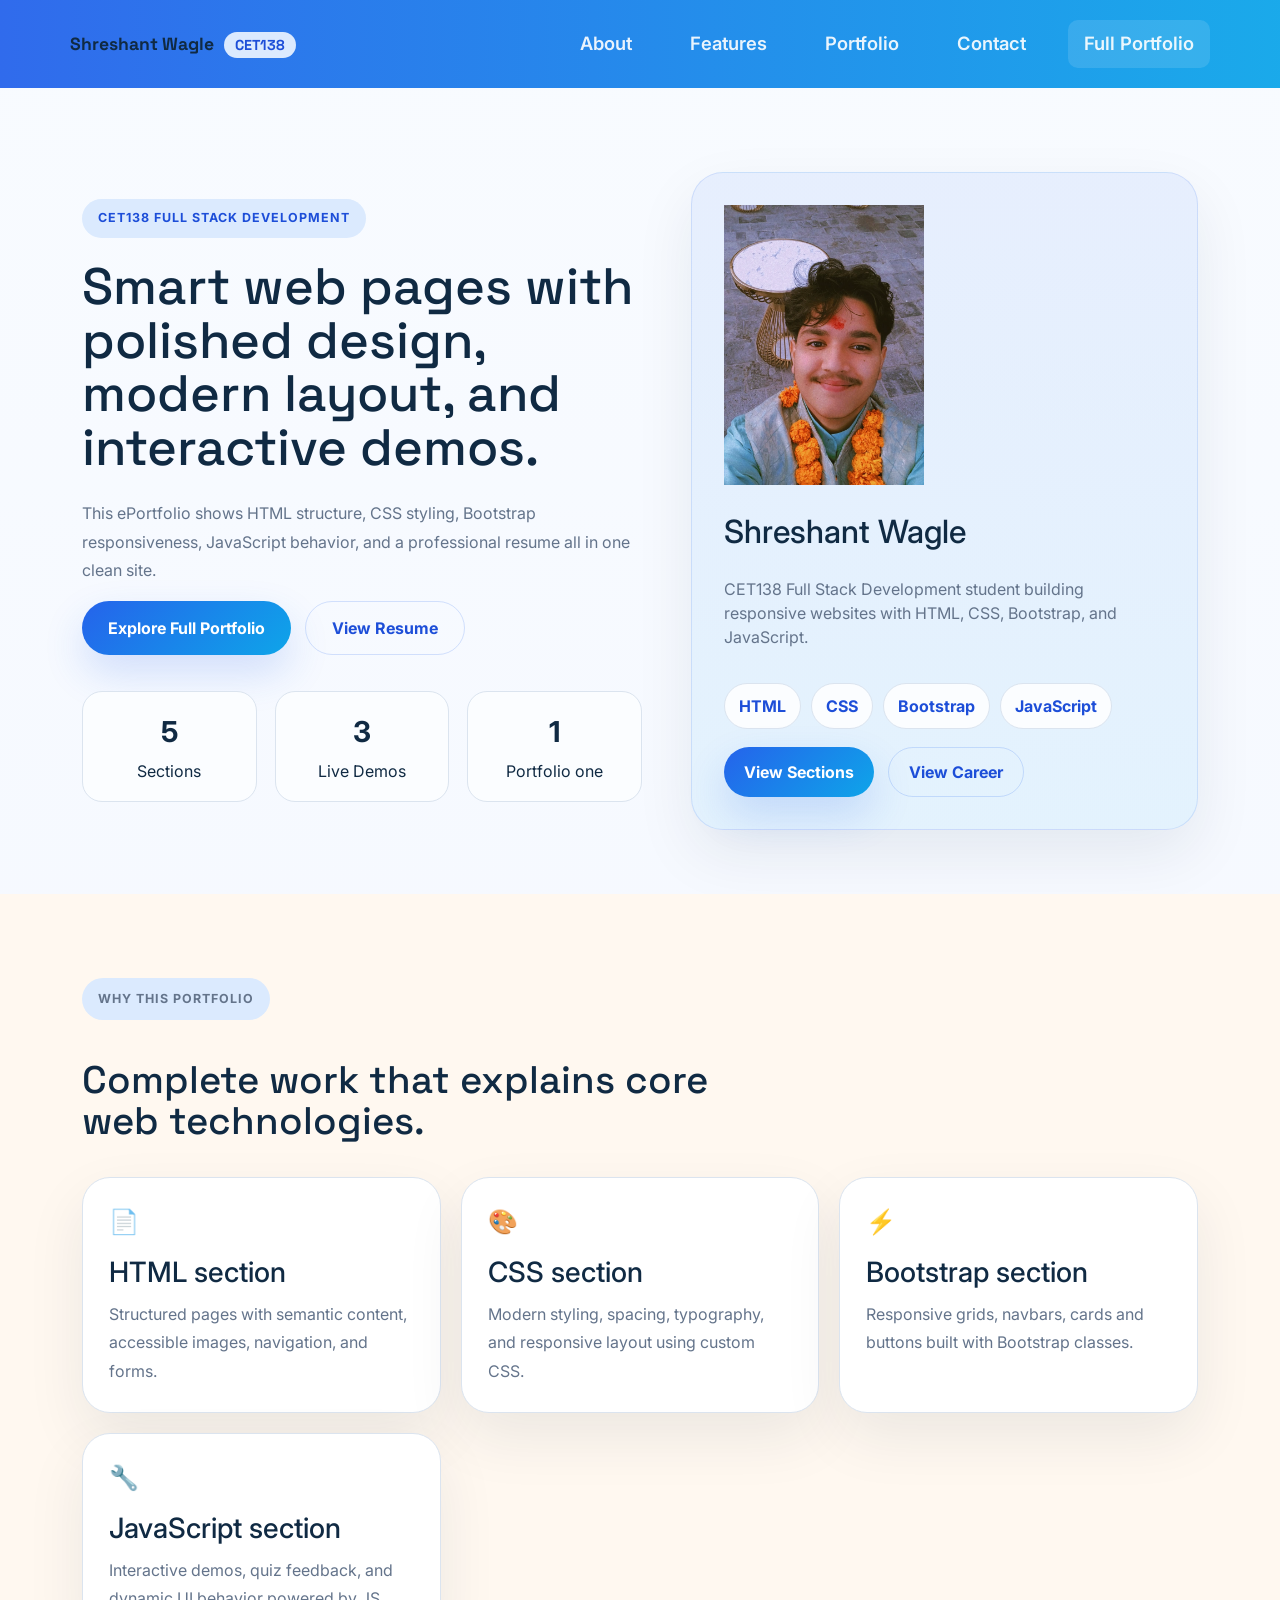
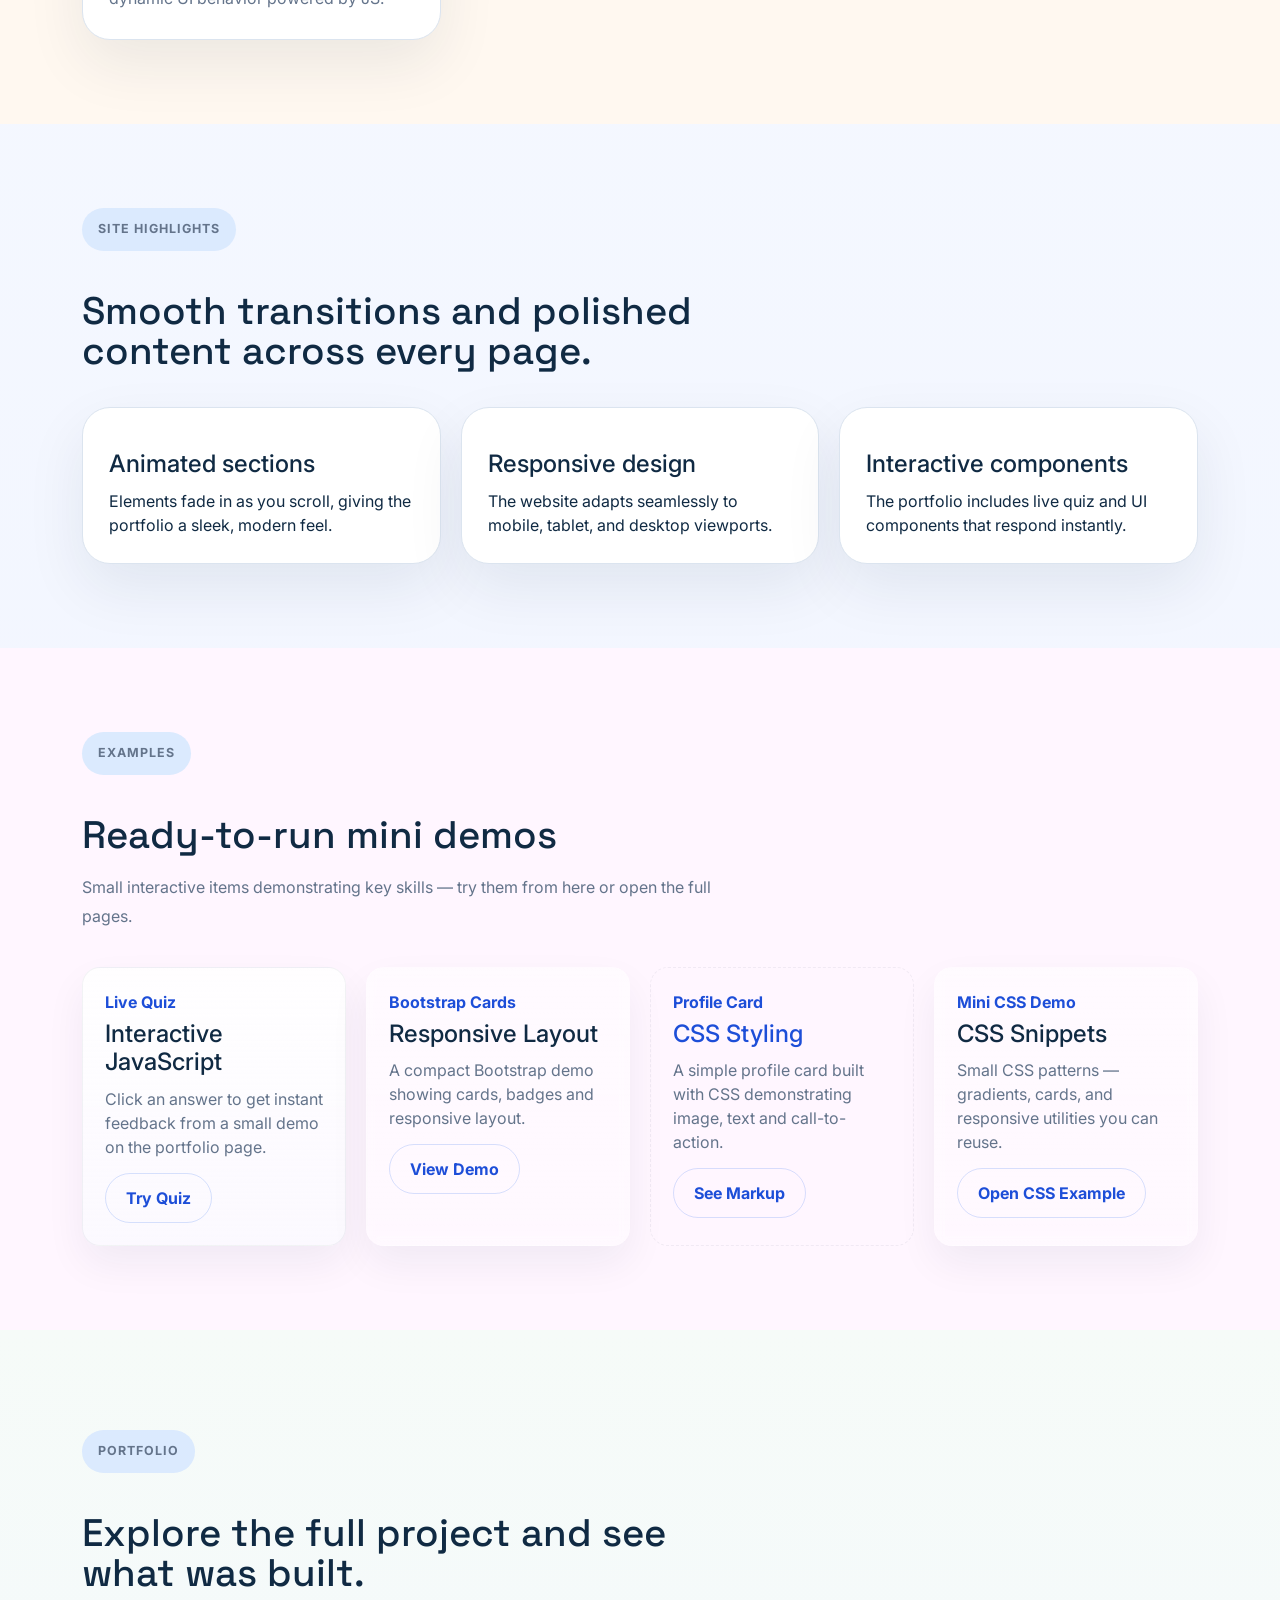
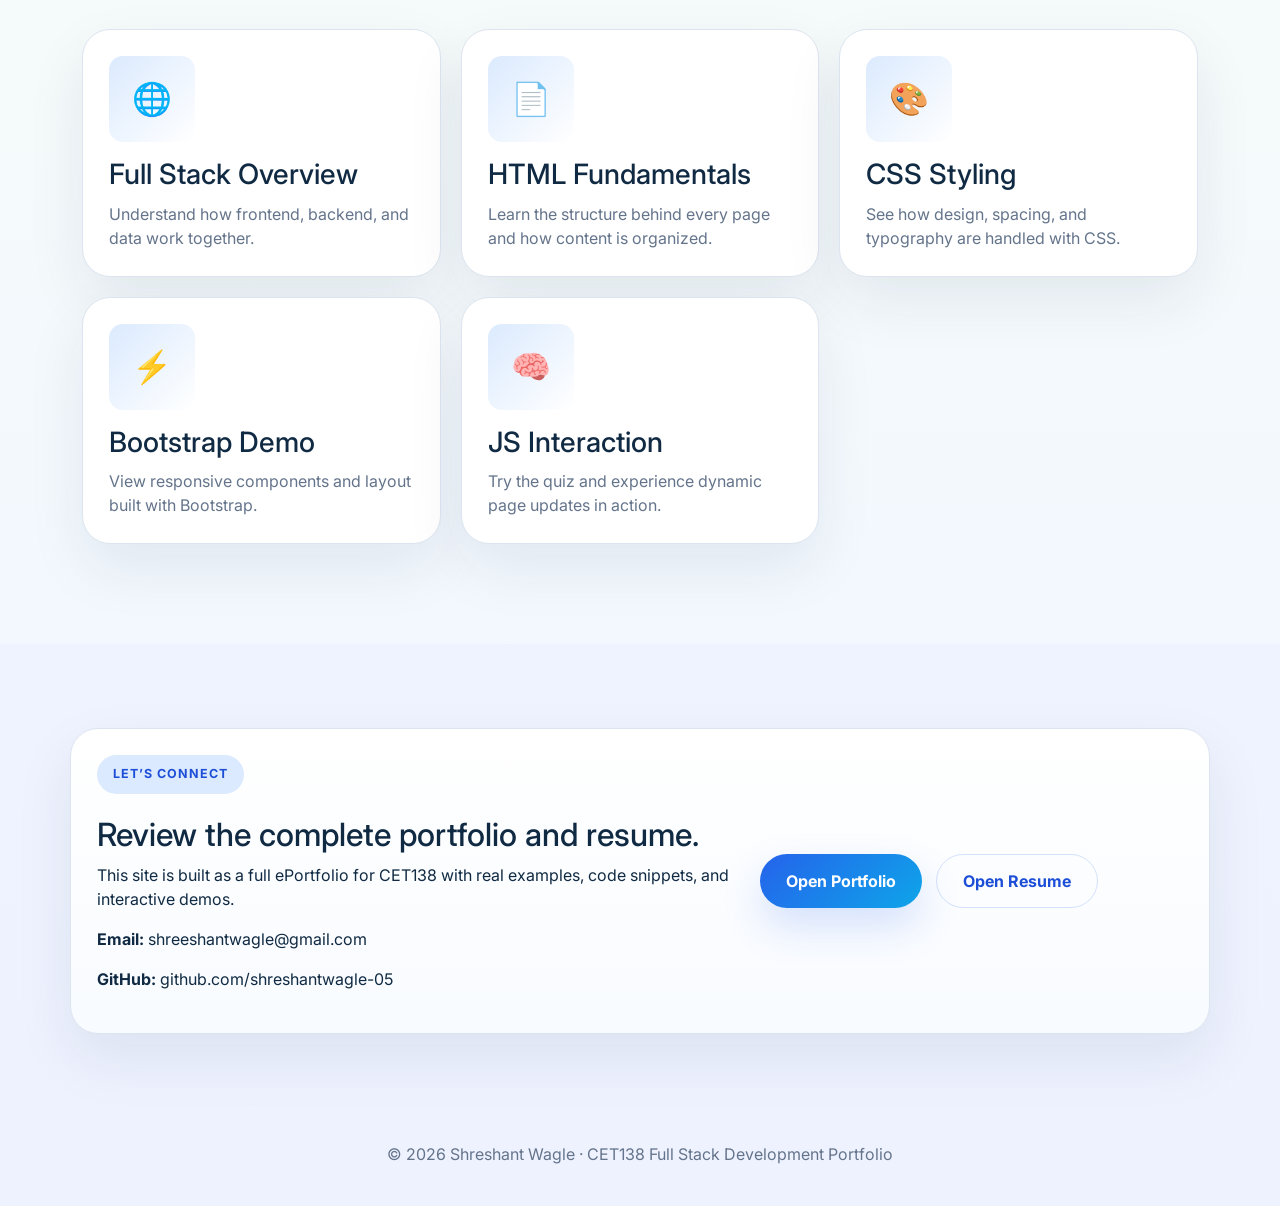
==== commit a043b835: "update" ====
--- a/index.html
+++ b/index.html
@@ -58,9 +58,8 @@
 
                 <div class="hero-panel fade-up">
                     <div class="hero-panel-inner">
-                        <img src="Resources/Img-18.jpg" alt="Shreshant Wagle" class="profile-photo"
-                            style="height:120px;width:120px;object-fit:cover;border-radius:12px;margin-bottom:8px;">
-                        <div class="badge">Live Portfolio Demo</div>
+                        <img src="Resources/IMG_20251201_141517_241.webp" alt="Shreshant Wagle" class="profile-photo"
+                            style="height:280px;width:200px;object-fit:cover;border: radius 15px;margin-bottom:10px;">
                         <h2>Shreshant Wagle</h2>
                         <p class="hero-panel-text">CET138 Full Stack Development student building responsive websites
                             with HTML, CSS, Bootstrap, and JavaScript.</p>
--- a/CSS/index.css
+++ b/CSS/index.css
@@ -346,7 +346,7 @@
   display: flex;
   align-items: center;
   gap: 20px;
-  background: white;
+  background: rgb(18, 7, 241);
   padding: 22px;
   border-radius: 18px;
   border: 1px solid var(--border);
@@ -452,11 +452,6 @@
   box-shadow: 0 28px 60px rgba(37, 99, 235, 0.06);
 }
 
-/* Card style variants */
-.card-variant-1 {
-  /* default polished */
-}
-
 .card-variant-2 {
   /* glass */
   background: linear-gradient(
@@ -515,13 +510,13 @@
 @media (max-width: 720px) {
   .hero-panel {
     text-align: center;
-    padding: 22px;
+    padding: 25px;
   }
 
   .hero-panel .profile-photo {
-    margin: 0 auto 12px;
-    height: 110px !important;
-    width: 110px !important;
+    margin: 0 auto 15px;
+    height: 180px !important;
+    width: 180px !important;
   }
 
   .brand.compact {
